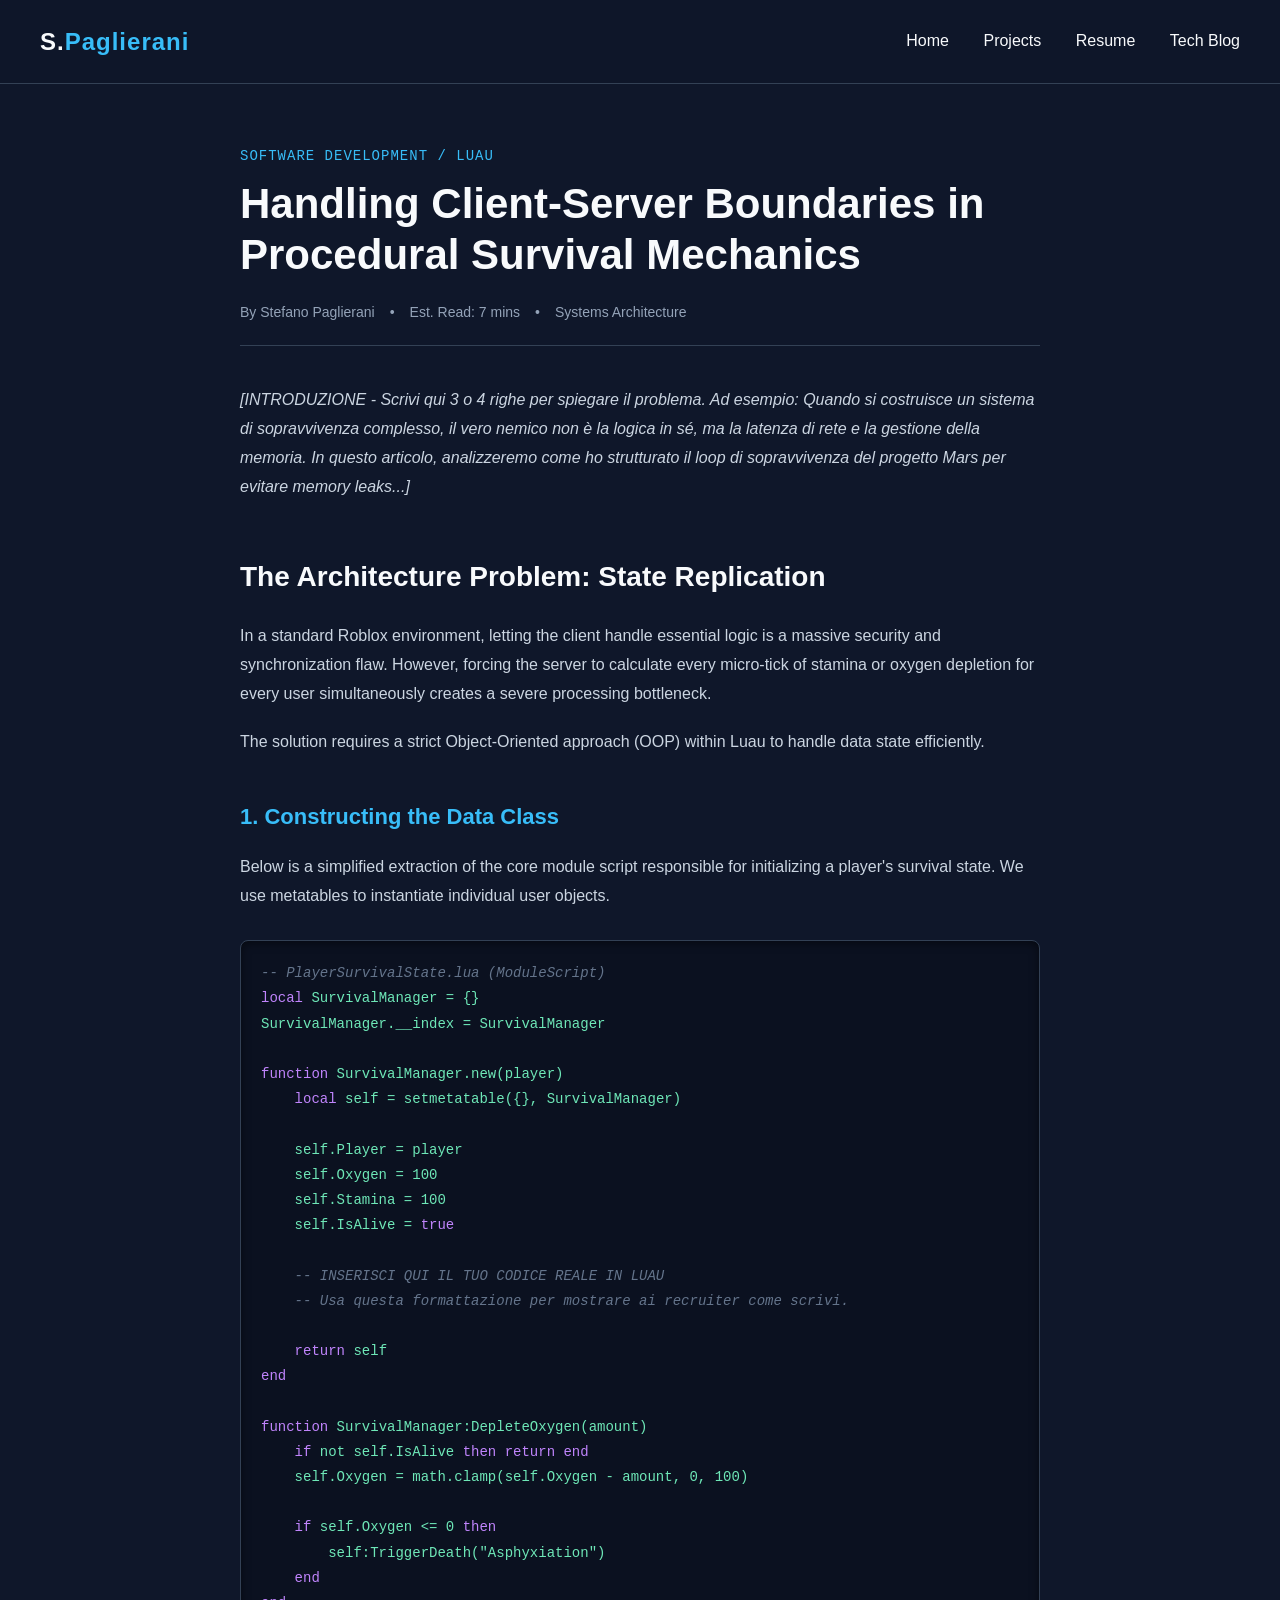
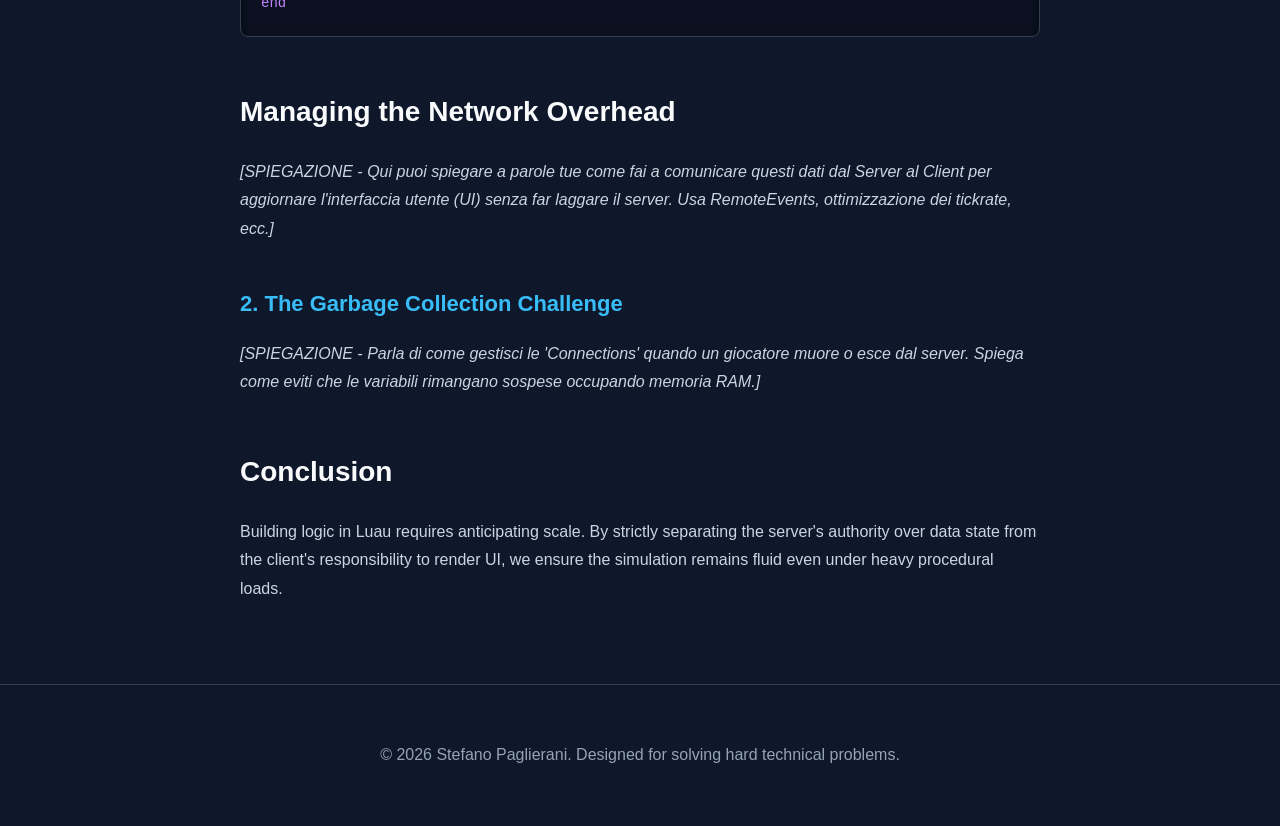
==== article-luau-architecture.html @ 9bdedbf5 "Create article-luau-architecture.html" ====
<!DOCTYPE html>
<html lang="en">
<head>
    <meta charset="UTF-8">
    <meta name="viewport" content="width=device-width, initial-scale=1.0">
    <title>Handling Client-Server Boundaries in Luau | Stefano Paglierani</title>
    <style>
        :root {
            --bg-color: #0f172a;
            --text-main: #f8fafc;
            --text-muted: #94a3b8;
            --accent: #38bdf8;
            --card-bg: #1e293b;
            --border-color: #334155;
            --code-bg: #0b1120;
        }

        body {
            margin: 0;
            font-family: 'Segoe UI', Roboto, Helvetica, sans-serif;
            background-color: var(--bg-color);
            color: var(--text-main);
            line-height: 1.8;
        }

        /* NAVBAR */
        header {
            background-color: rgba(15, 23, 42, 0.95);
            padding: 20px 40px;
            border-bottom: 1px solid var(--border-color);
            position: sticky;
            top: 0;
            z-index: 100;
        }

        nav {
            display: flex;
            justify-content: space-between;
            align-items: center;
            max-width: 1200px;
            margin: auto;
        }

        .logo {
            font-size: 24px;
            font-weight: 700;
            letter-spacing: 1px;
        }

        .logo span {
            color: var(--accent);
        }

        .menu a {
            margin-left: 30px;
            text-decoration: none;
            color: var(--text-main);
            font-weight: 500;
            transition: color 0.3s;
        }

        .menu a:hover {
            color: var(--accent);
        }

        /* ARTICLE HEADER */
        .article-header {
            max-width: 800px;
            margin: 60px auto 40px auto;
            padding: 0 20px;
        }

        .article-tag {
            color: var(--accent);
            font-family: monospace;
            font-size: 14px;
            text-transform: uppercase;
            letter-spacing: 1px;
            display: block;
            margin-bottom: 10px;
        }

        .article-header h1 {
            font-size: 42px;
            margin-top: 0;
            margin-bottom: 20px;
            line-height: 1.2;
        }

        .article-meta {
            color: var(--text-muted);
            font-size: 14px;
            border-bottom: 1px solid var(--border-color);
            padding-bottom: 20px;
            display: flex;
            align-items: center;
            gap: 15px;
        }

        /* ARTICLE CONTENT */
        .article-content {
            max-width: 800px;
            margin: 0 auto 80px auto;
            padding: 0 20px;
            color: #cbd5e1;
        }

        .article-content h2 {
            color: var(--text-main);
            font-size: 28px;
            margin-top: 50px;
            margin-bottom: 20px;
        }

        .article-content h3 {
            color: var(--accent);
            font-size: 22px;
            margin-top: 40px;
            margin-bottom: 15px;
        }

        .article-content p {
            margin-bottom: 20px;
        }

        /* CODE BLOCK STYLING */
        pre {
            background-color: var(--code-bg);
            border: 1px solid var(--border-color);
            border-radius: 8px;
            padding: 20px;
            overflow-x: auto;
            margin: 30px 0;
            box-shadow: inset 0 2px 10px rgba(0,0,0,0.5);
        }

        code {
            font-family: 'Consolas', 'Monaco', monospace;
            font-size: 14px;
            color: #6ee7b7; /* Un verde hacker elegante */
        }
        
        .code-comment {
            color: #64748b;
            font-style: italic;
        }

        .code-keyword {
            color: #c084fc;
        }

        /* FOOTER */
        footer {
            text-align: center;
            padding: 40px;
            border-top: 1px solid var(--border-color);
            color: var(--text-muted);
        }
    </style>
</head>
<body>

    <header>
        <nav>
            <div class="logo">S.<span>Paglierani</span></div>
            <div class="menu">
                <a href="index.html">Home</a>
                <a href="index.html#projects">Projects</a>
                <a href="resume.html">Resume</a>
                <a href="articles.html">Tech Blog</a>
            </div>
        </nav>
    </header>

    <div class="article-header">
        <span class="article-tag">Software Development / Luau</span>
        <h1>Handling Client-Server Boundaries in Procedural Survival Mechanics</h1>
        <div class="article-meta">
            <span>By Stefano Paglierani</span>
            <span>•</span>
            <span>Est. Read: 7 mins</span>
            <span>•</span>
            <span>Systems Architecture</span>
        </div>
    </div>

    <div class="article-content">
        
        <p><em>[INTRODUZIONE - Scrivi qui 3 o 4 righe per spiegare il problema. Ad esempio: Quando si costruisce un sistema di sopravvivenza complesso, il vero nemico non è la logica in sé, ma la latenza di rete e la gestione della memoria. In questo articolo, analizzeremo come ho strutturato il loop di sopravvivenza del progetto Mars per evitare memory leaks...]</em></p>

        <h2>The Architecture Problem: State Replication</h2>
        <p>In a standard Roblox environment, letting the client handle essential logic is a massive security and synchronization flaw. However, forcing the server to calculate every micro-tick of stamina or oxygen depletion for every user simultaneously creates a severe processing bottleneck.</p>
        
        <p>The solution requires a strict Object-Oriented approach (OOP) within Luau to handle data state efficiently.</p>

        <h3>1. Constructing the Data Class</h3>
        <p>Below is a simplified extraction of the core module script responsible for initializing a player's survival state. We use metatables to instantiate individual user objects.</p>

        <!-- QUI INIZIA IL BLOCCO DI CODICE -->
        <pre><code><span class="code-comment">-- PlayerSurvivalState.lua (ModuleScript)</span>
<span class="code-keyword">local</span> SurvivalManager = {}
SurvivalManager.__index = SurvivalManager

<span class="code-keyword">function</span> SurvivalManager.new(player)
    <span class="code-keyword">local</span> self = setmetatable({}, SurvivalManager)
    
    self.Player = player
    self.Oxygen = 100
    self.Stamina = 100
    self.IsAlive = <span class="code-keyword">true</span>
    
    <span class="code-comment">-- INSERISCI QUI IL TUO CODICE REALE IN LUAU</span>
    <span class="code-comment">-- Usa questa formattazione per mostrare ai recruiter come scrivi.</span>
    
    <span class="code-keyword">return</span> self
<span class="code-keyword">end</span>

<span class="code-keyword">function</span> SurvivalManager:DepleteOxygen(amount)
    <span class="code-keyword">if</span> not self.IsAlive <span class="code-keyword">then return end</span>
    self.Oxygen = math.clamp(self.Oxygen - amount, 0, 100)
    
    <span class="code-keyword">if</span> self.Oxygen <= 0 <span class="code-keyword">then</span>
        self:TriggerDeath("Asphyxiation")
    <span class="code-keyword">end</span>
<span class="code-keyword">end</span></code></pre>
        <!-- QUI FINISCE IL BLOCCO DI CODICE -->

        <h2>Managing the Network Overhead</h2>
        <p><em>[SPIEGAZIONE - Qui puoi spiegare a parole tue come fai a comunicare questi dati dal Server al Client per aggiornare l'interfaccia utente (UI) senza far laggare il server. Usa RemoteEvents, ottimizzazione dei tickrate, ecc.]</em></p>

        <h3>2. The Garbage Collection Challenge</h3>
        <p><em>[SPIEGAZIONE - Parla di come gestisci le 'Connections' quando un giocatore muore o esce dal server. Spiega come eviti che le variabili rimangano sospese occupando memoria RAM.]</em></p>

        <h2>Conclusion</h2>
        <p>Building logic in Luau requires anticipating scale. By strictly separating the server's authority over data state from the client's responsibility to render UI, we ensure the simulation remains fluid even under heavy procedural loads.</p>

    </div>

    <footer>
        <p>&copy; 2026 Stefano Paglierani. Designed for solving hard technical problems.</p>
    </footer>

</body>
</html>
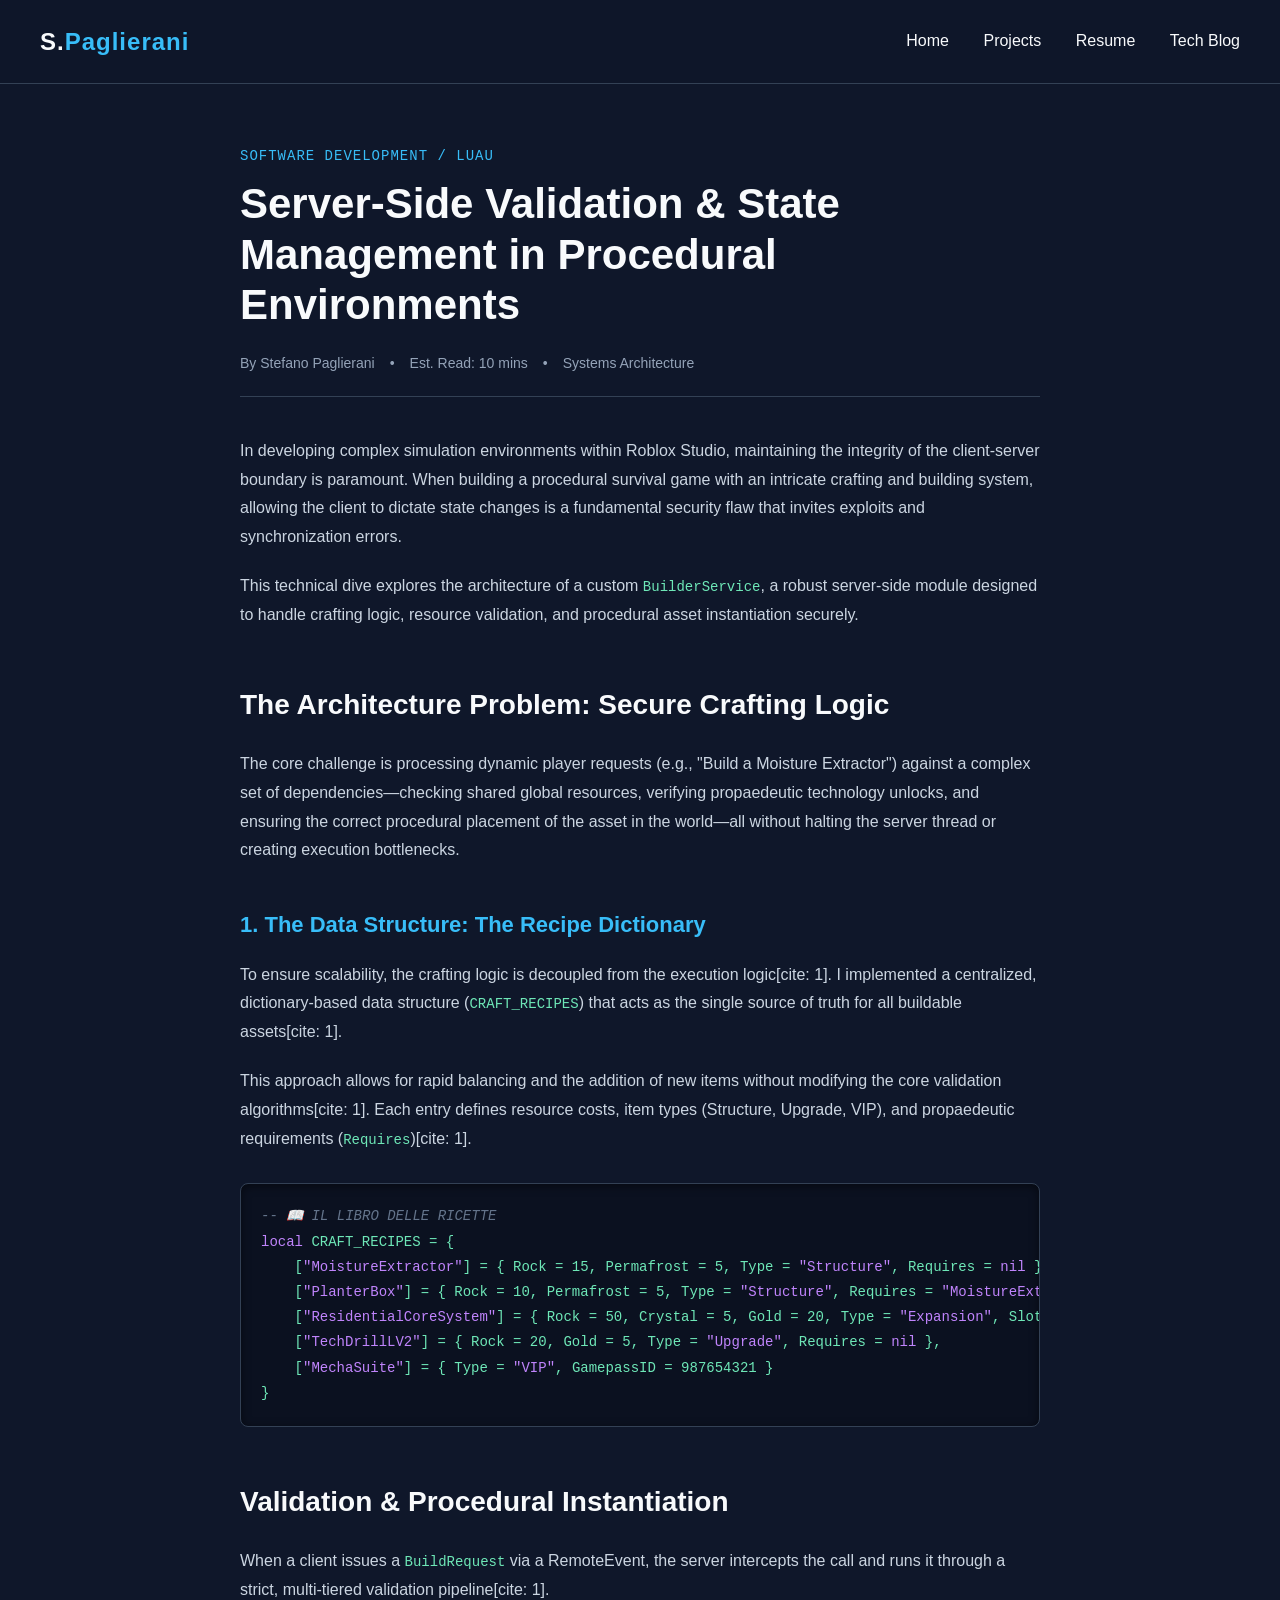
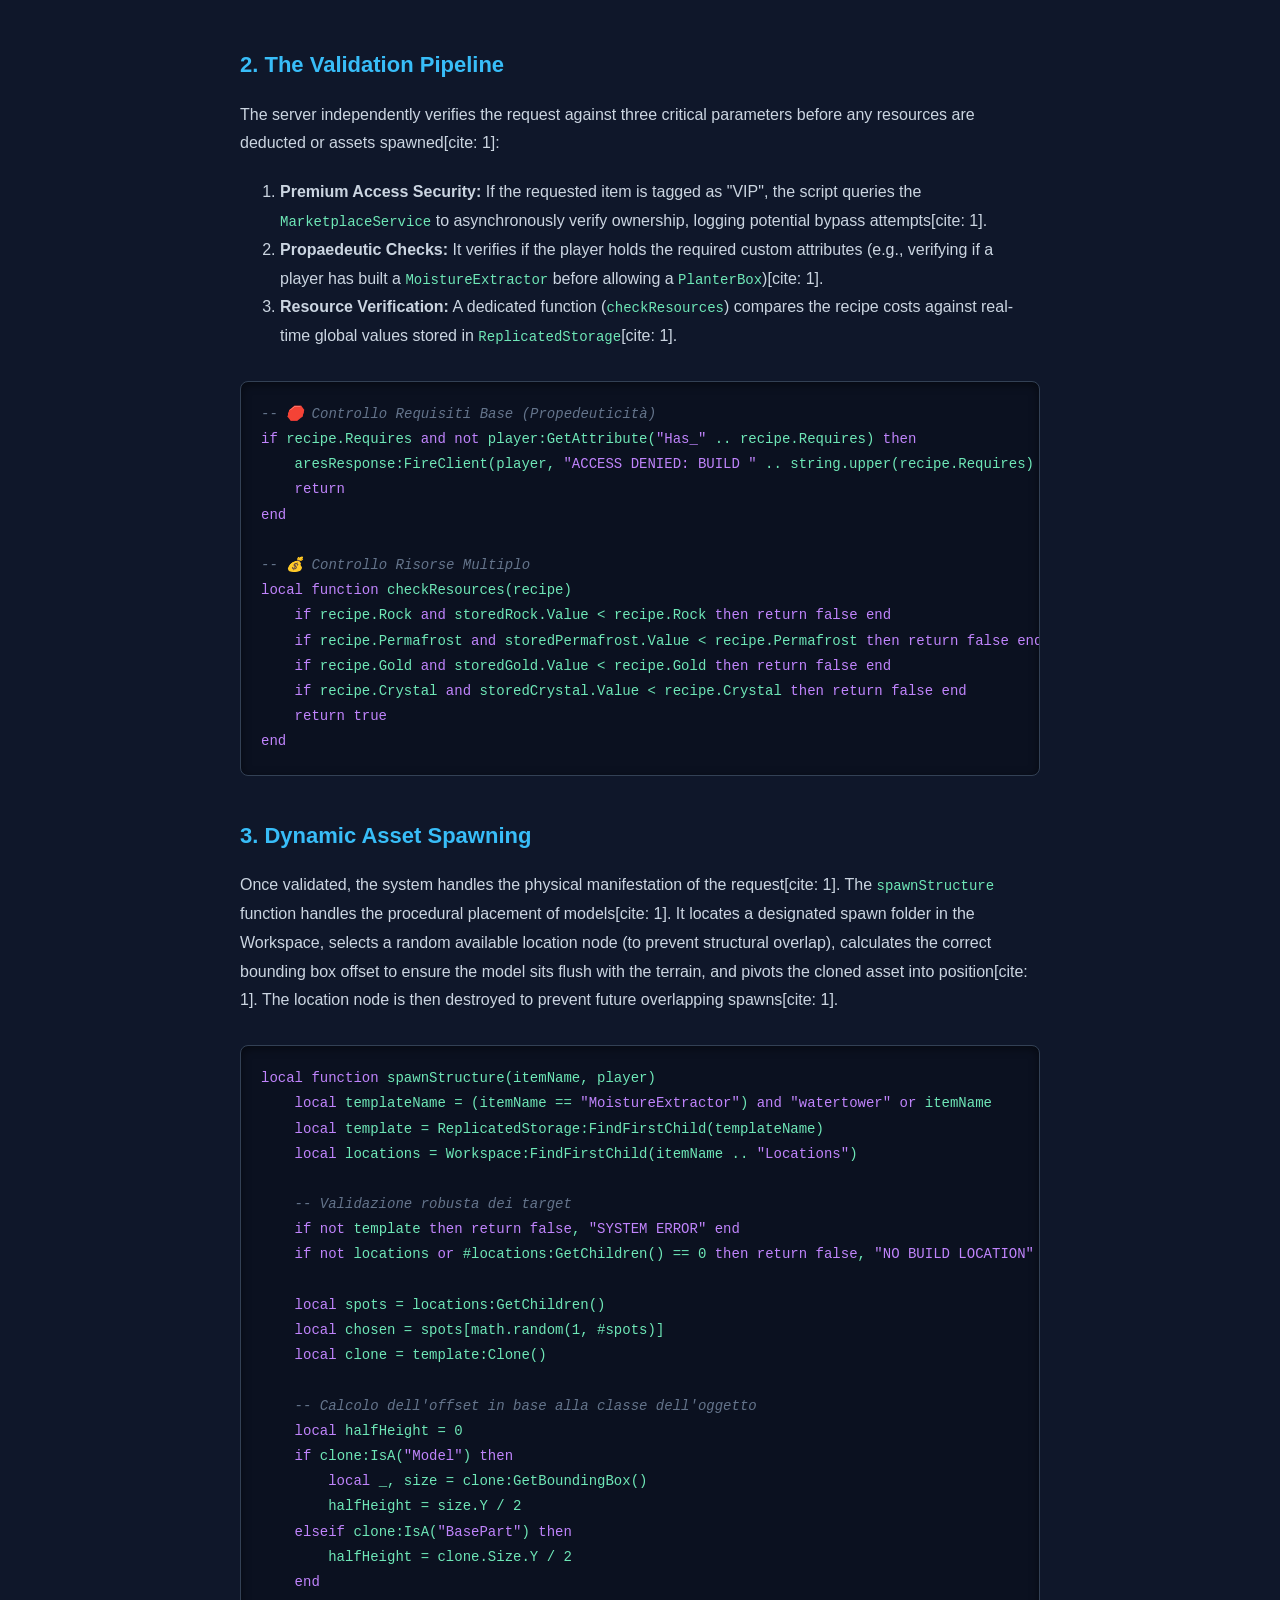
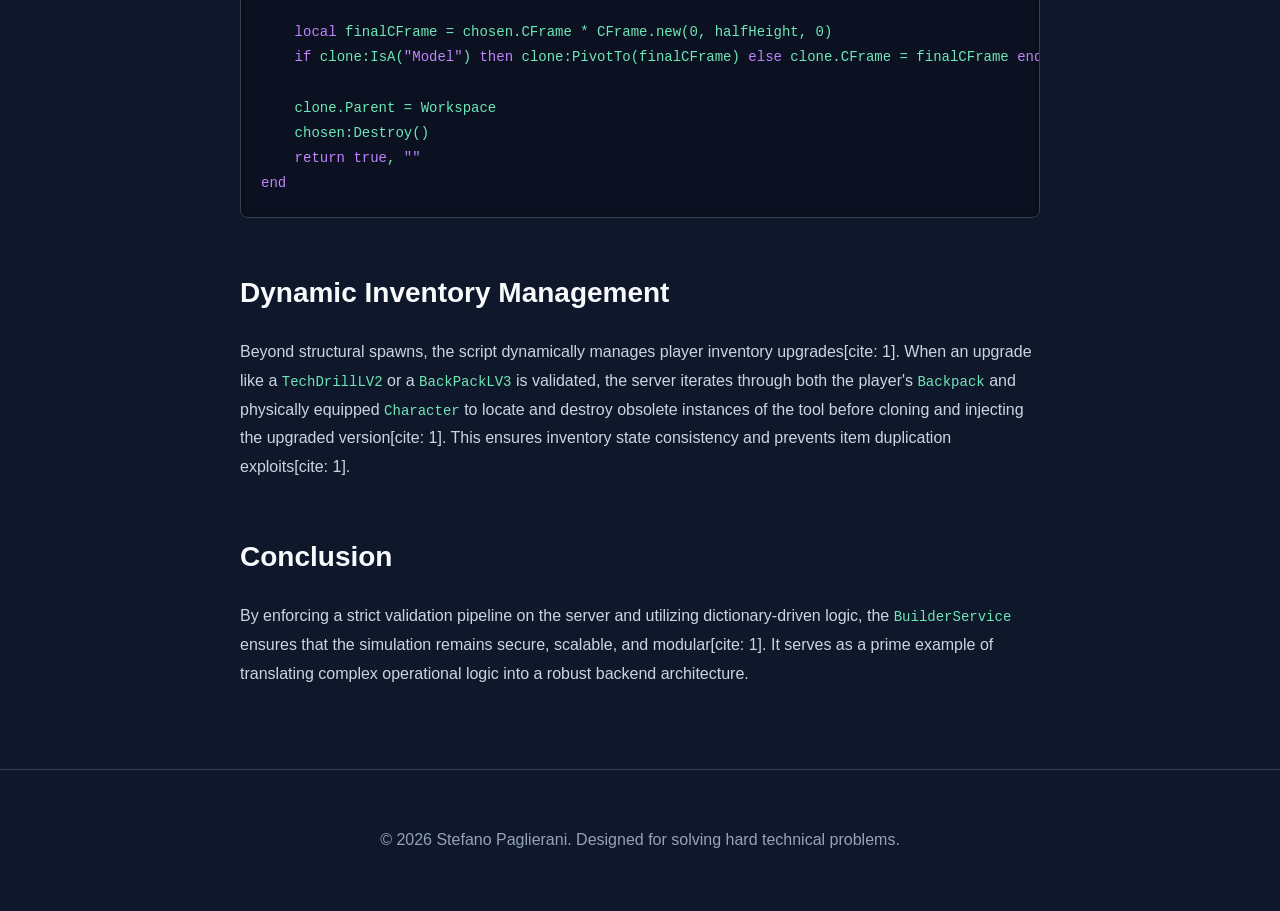
==== commit 86efb9cb: "Update article-luau-architecture.html" ====
--- a/article-luau-architecture.html
+++ b/article-luau-architecture.html
@@ -137,7 +137,7 @@
         code {
             font-family: 'Consolas', 'Monaco', monospace;
             font-size: 14px;
-            color: #6ee7b7; /* Un verde hacker elegante */
+            color: #6ee7b7; /* Verde hacker elegante */
         }
         
         .code-comment {
@@ -174,11 +174,11 @@
 
     <div class="article-header">
         <span class="article-tag">Software Development / Luau</span>
-        <h1>Handling Client-Server Boundaries in Procedural Survival Mechanics</h1>
+        <h1>Server-Side Validation & State Management in Procedural Environments</h1>
         <div class="article-meta">
             <span>By Stefano Paglierani</span>
             <span>•</span>
-            <span>Est. Read: 7 mins</span>
+            <span>Est. Read: 10 mins</span>
             <span>•</span>
             <span>Systems Architecture</span>
         </div>
@@ -186,53 +186,91 @@
 
     <div class="article-content">
         
-        <p><em>[INTRODUZIONE - Scrivi qui 3 o 4 righe per spiegare il problema. Ad esempio: Quando si costruisce un sistema di sopravvivenza complesso, il vero nemico non è la logica in sé, ma la latenza di rete e la gestione della memoria. In questo articolo, analizzeremo come ho strutturato il loop di sopravvivenza del progetto Mars per evitare memory leaks...]</em></p>
-
-        <h2>The Architecture Problem: State Replication</h2>
-        <p>In a standard Roblox environment, letting the client handle essential logic is a massive security and synchronization flaw. However, forcing the server to calculate every micro-tick of stamina or oxygen depletion for every user simultaneously creates a severe processing bottleneck.</p>
-        
-        <p>The solution requires a strict Object-Oriented approach (OOP) within Luau to handle data state efficiently.</p>
-
-        <h3>1. Constructing the Data Class</h3>
-        <p>Below is a simplified extraction of the core module script responsible for initializing a player's survival state. We use metatables to instantiate individual user objects.</p>
-
-        <!-- QUI INIZIA IL BLOCCO DI CODICE -->
-        <pre><code><span class="code-comment">-- PlayerSurvivalState.lua (ModuleScript)</span>
-<span class="code-keyword">local</span> SurvivalManager = {}
-SurvivalManager.__index = SurvivalManager
-
-<span class="code-keyword">function</span> SurvivalManager.new(player)
-    <span class="code-keyword">local</span> self = setmetatable({}, SurvivalManager)
-    
-    self.Player = player
-    self.Oxygen = 100
-    self.Stamina = 100
-    self.IsAlive = <span class="code-keyword">true</span>
-    
-    <span class="code-comment">-- INSERISCI QUI IL TUO CODICE REALE IN LUAU</span>
-    <span class="code-comment">-- Usa questa formattazione per mostrare ai recruiter come scrivi.</span>
-    
-    <span class="code-keyword">return</span> self
+        <p>In developing complex simulation environments within Roblox Studio, maintaining the integrity of the client-server boundary is paramount. When building a procedural survival game with an intricate crafting and building system, allowing the client to dictate state changes is a fundamental security flaw that invites exploits and synchronization errors.</p>
+        
+        <p>This technical dive explores the architecture of a custom <code>BuilderService</code>, a robust server-side module designed to handle crafting logic, resource validation, and procedural asset instantiation securely.</p>
+
+        <h2>The Architecture Problem: Secure Crafting Logic</h2>
+        <p>The core challenge is processing dynamic player requests (e.g., "Build a Moisture Extractor") against a complex set of dependencies—checking shared global resources, verifying propaedeutic technology unlocks, and ensuring the correct procedural placement of the asset in the world—all without halting the server thread or creating execution bottlenecks.</p>
+
+        <h3>1. The Data Structure: The Recipe Dictionary</h3>
+        <p>To ensure scalability, the crafting logic is decoupled from the execution logic[cite: 1]. I implemented a centralized, dictionary-based data structure (<code>CRAFT_RECIPES</code>) that acts as the single source of truth for all buildable assets[cite: 1].</p>
+        
+        <p>This approach allows for rapid balancing and the addition of new items without modifying the core validation algorithms[cite: 1]. Each entry defines resource costs, item types (Structure, Upgrade, VIP), and propaedeutic requirements (<code>Requires</code>)[cite: 1].</p>
+
+        <pre><code><span class="code-comment">-- 📖 IL LIBRO DELLE RICETTE</span>
+<span class="code-keyword">local</span> CRAFT_RECIPES = {
+    [<span class="code-keyword">"MoistureExtractor"</span>] = { Rock = 15, Permafrost = 5, Type = <span class="code-keyword">"Structure"</span>, Requires = <span class="code-keyword">nil</span> },
+    [<span class="code-keyword">"PlanterBox"</span>] = { Rock = 10, Permafrost = 5, Type = <span class="code-keyword">"Structure"</span>, Requires = <span class="code-keyword">"MoistureExtractor"</span> },
+    [<span class="code-keyword">"ResidentialCoreSystem"</span>] = { Rock = 50, Crystal = 5, Gold = 20, Type = <span class="code-keyword">"Expansion"</span>, Slot = <span class="code-keyword">"Slot_Residential"</span>, Blueprint = <span class="code-keyword">"Residential"</span> },
+    [<span class="code-keyword">"TechDrillLV2"</span>] = { Rock = 20, Gold = 5, Type = <span class="code-keyword">"Upgrade"</span>, Requires = <span class="code-keyword">nil</span> },
+    [<span class="code-keyword">"MechaSuite"</span>] = { Type = <span class="code-keyword">"VIP"</span>, GamepassID = 987654321 }      
+}</code></pre>
+
+        <h2>Validation & Procedural Instantiation</h2>
+        <p>When a client issues a <code>BuildRequest</code> via a RemoteEvent, the server intercepts the call and runs it through a strict, multi-tiered validation pipeline[cite: 1].</p>
+
+        <h3>2. The Validation Pipeline</h3>
+        <p>The server independently verifies the request against three critical parameters before any resources are deducted or assets spawned[cite: 1]:</p>
+        <ol>
+            <li><strong>Premium Access Security:</strong> If the requested item is tagged as "VIP", the script queries the <code>MarketplaceService</code> to asynchronously verify ownership, logging potential bypass attempts[cite: 1].</li>
+            <li><strong>Propaedeutic Checks:</strong> It verifies if the player holds the required custom attributes (e.g., verifying if a player has built a <code>MoistureExtractor</code> before allowing a <code>PlanterBox</code>)[cite: 1].</li>
+            <li><strong>Resource Verification:</strong> A dedicated function (<code>checkResources</code>) compares the recipe costs against real-time global values stored in <code>ReplicatedStorage</code>[cite: 1].</li>
+        </ol>
+
+        <pre><code><span class="code-comment">-- 🛑 Controllo Requisiti Base (Propedeuticità)</span>
+<span class="code-keyword">if</span> recipe.Requires <span class="code-keyword">and not</span> player:GetAttribute(<span class="code-keyword">"Has_"</span> .. recipe.Requires) <span class="code-keyword">then</span>
+    aresResponse:FireClient(player, <span class="code-keyword">"ACCESS DENIED: BUILD "</span> .. string.upper(recipe.Requires) .. <span class="code-keyword">" FIRST."</span>, <span class="code-keyword">true</span>)
+    <span class="code-keyword">return</span>
 <span class="code-keyword">end</span>
 
-<span class="code-keyword">function</span> SurvivalManager:DepleteOxygen(amount)
-    <span class="code-keyword">if</span> not self.IsAlive <span class="code-keyword">then return end</span>
-    self.Oxygen = math.clamp(self.Oxygen - amount, 0, 100)
-    
-    <span class="code-keyword">if</span> self.Oxygen <= 0 <span class="code-keyword">then</span>
-        self:TriggerDeath("Asphyxiation")
+<span class="code-comment">-- 💰 Controllo Risorse Multiplo</span>
+<span class="code-keyword">local function</span> checkResources(recipe)
+    <span class="code-keyword">if</span> recipe.Rock <span class="code-keyword">and</span> storedRock.Value < recipe.Rock <span class="code-keyword">then return false end</span>
+    <span class="code-keyword">if</span> recipe.Permafrost <span class="code-keyword">and</span> storedPermafrost.Value < recipe.Permafrost <span class="code-keyword">then return false end</span>
+    <span class="code-keyword">if</span> recipe.Gold <span class="code-keyword">and</span> storedGold.Value < recipe.Gold <span class="code-keyword">then return false end</span>
+    <span class="code-keyword">if</span> recipe.Crystal <span class="code-keyword">and</span> storedCrystal.Value < recipe.Crystal <span class="code-keyword">then return false end</span>
+    <span class="code-keyword">return true</span>
+<span class="code-keyword">end</span></code></pre>
+
+        <h3>3. Dynamic Asset Spawning</h3>
+        <p>Once validated, the system handles the physical manifestation of the request[cite: 1]. The <code>spawnStructure</code> function handles the procedural placement of models[cite: 1]. It locates a designated spawn folder in the Workspace, selects a random available location node (to prevent structural overlap), calculates the correct bounding box offset to ensure the model sits flush with the terrain, and pivots the cloned asset into position[cite: 1]. The location node is then destroyed to prevent future overlapping spawns[cite: 1].</p>
+
+        <pre><code><span class="code-keyword">local function</span> spawnStructure(itemName, player)
+    <span class="code-keyword">local</span> templateName = (itemName == <span class="code-keyword">"MoistureExtractor"</span>) <span class="code-keyword">and "watertower" or</span> itemName
+    <span class="code-keyword">local</span> template = ReplicatedStorage:FindFirstChild(templateName)
+    <span class="code-keyword">local</span> locations = Workspace:FindFirstChild(itemName .. <span class="code-keyword">"Locations"</span>)
+
+    <span class="code-comment">-- Validazione robusta dei target</span>
+    <span class="code-keyword">if not</span> template <span class="code-keyword">then return false</span>, <span class="code-keyword">"SYSTEM ERROR" end</span>
+    <span class="code-keyword">if not</span> locations <span class="code-keyword">or</span> #locations:GetChildren() == 0 <span class="code-keyword">then return false</span>, <span class="code-keyword">"NO BUILD LOCATION" end</span>
+
+    <span class="code-keyword">local</span> spots = locations:GetChildren()
+    <span class="code-keyword">local</span> chosen = spots[math.random(1, #spots)]
+    <span class="code-keyword">local</span> clone = template:Clone()
+
+    <span class="code-comment">-- Calcolo dell'offset in base alla classe dell'oggetto</span>
+    <span class="code-keyword">local</span> halfHeight = 0
+    <span class="code-keyword">if</span> clone:IsA(<span class="code-keyword">"Model"</span>) <span class="code-keyword">then</span>
+        <span class="code-keyword">local</span> _, size = clone:GetBoundingBox()
+        halfHeight = size.Y / 2
+    <span class="code-keyword">elseif</span> clone:IsA(<span class="code-keyword">"BasePart"</span>) <span class="code-keyword">then</span>
+        halfHeight = clone.Size.Y / 2
     <span class="code-keyword">end</span>
+
+    <span class="code-keyword">local</span> finalCFrame = chosen.CFrame * CFrame.new(0, halfHeight, 0)
+    <span class="code-keyword">if</span> clone:IsA(<span class="code-keyword">"Model"</span>) <span class="code-keyword">then</span> clone:PivotTo(finalCFrame) <span class="code-keyword">else</span> clone.CFrame = finalCFrame <span class="code-keyword">end</span>
+
+    clone.Parent = Workspace
+    chosen:Destroy()
+    <span class="code-keyword">return true</span>, <span class="code-keyword">""</span>
 <span class="code-keyword">end</span></code></pre>
-        <!-- QUI FINISCE IL BLOCCO DI CODICE -->
-
-        <h2>Managing the Network Overhead</h2>
-        <p><em>[SPIEGAZIONE - Qui puoi spiegare a parole tue come fai a comunicare questi dati dal Server al Client per aggiornare l'interfaccia utente (UI) senza far laggare il server. Usa RemoteEvents, ottimizzazione dei tickrate, ecc.]</em></p>
-
-        <h3>2. The Garbage Collection Challenge</h3>
-        <p><em>[SPIEGAZIONE - Parla di come gestisci le 'Connections' quando un giocatore muore o esce dal server. Spiega come eviti che le variabili rimangano sospese occupando memoria RAM.]</em></p>
+
+        <h2>Dynamic Inventory Management</h2>
+        <p>Beyond structural spawns, the script dynamically manages player inventory upgrades[cite: 1]. When an upgrade like a <code>TechDrillLV2</code> or a <code>BackPackLV3</code> is validated, the server iterates through both the player's <code>Backpack</code> and physically equipped <code>Character</code> to locate and destroy obsolete instances of the tool before cloning and injecting the upgraded version[cite: 1]. This ensures inventory state consistency and prevents item duplication exploits[cite: 1].</p>
 
         <h2>Conclusion</h2>
-        <p>Building logic in Luau requires anticipating scale. By strictly separating the server's authority over data state from the client's responsibility to render UI, we ensure the simulation remains fluid even under heavy procedural loads.</p>
+        <p>By enforcing a strict validation pipeline on the server and utilizing dictionary-driven logic, the <code>BuilderService</code> ensures that the simulation remains secure, scalable, and modular[cite: 1]. It serves as a prime example of translating complex operational logic into a robust backend architecture.</p>
 
     </div>
 
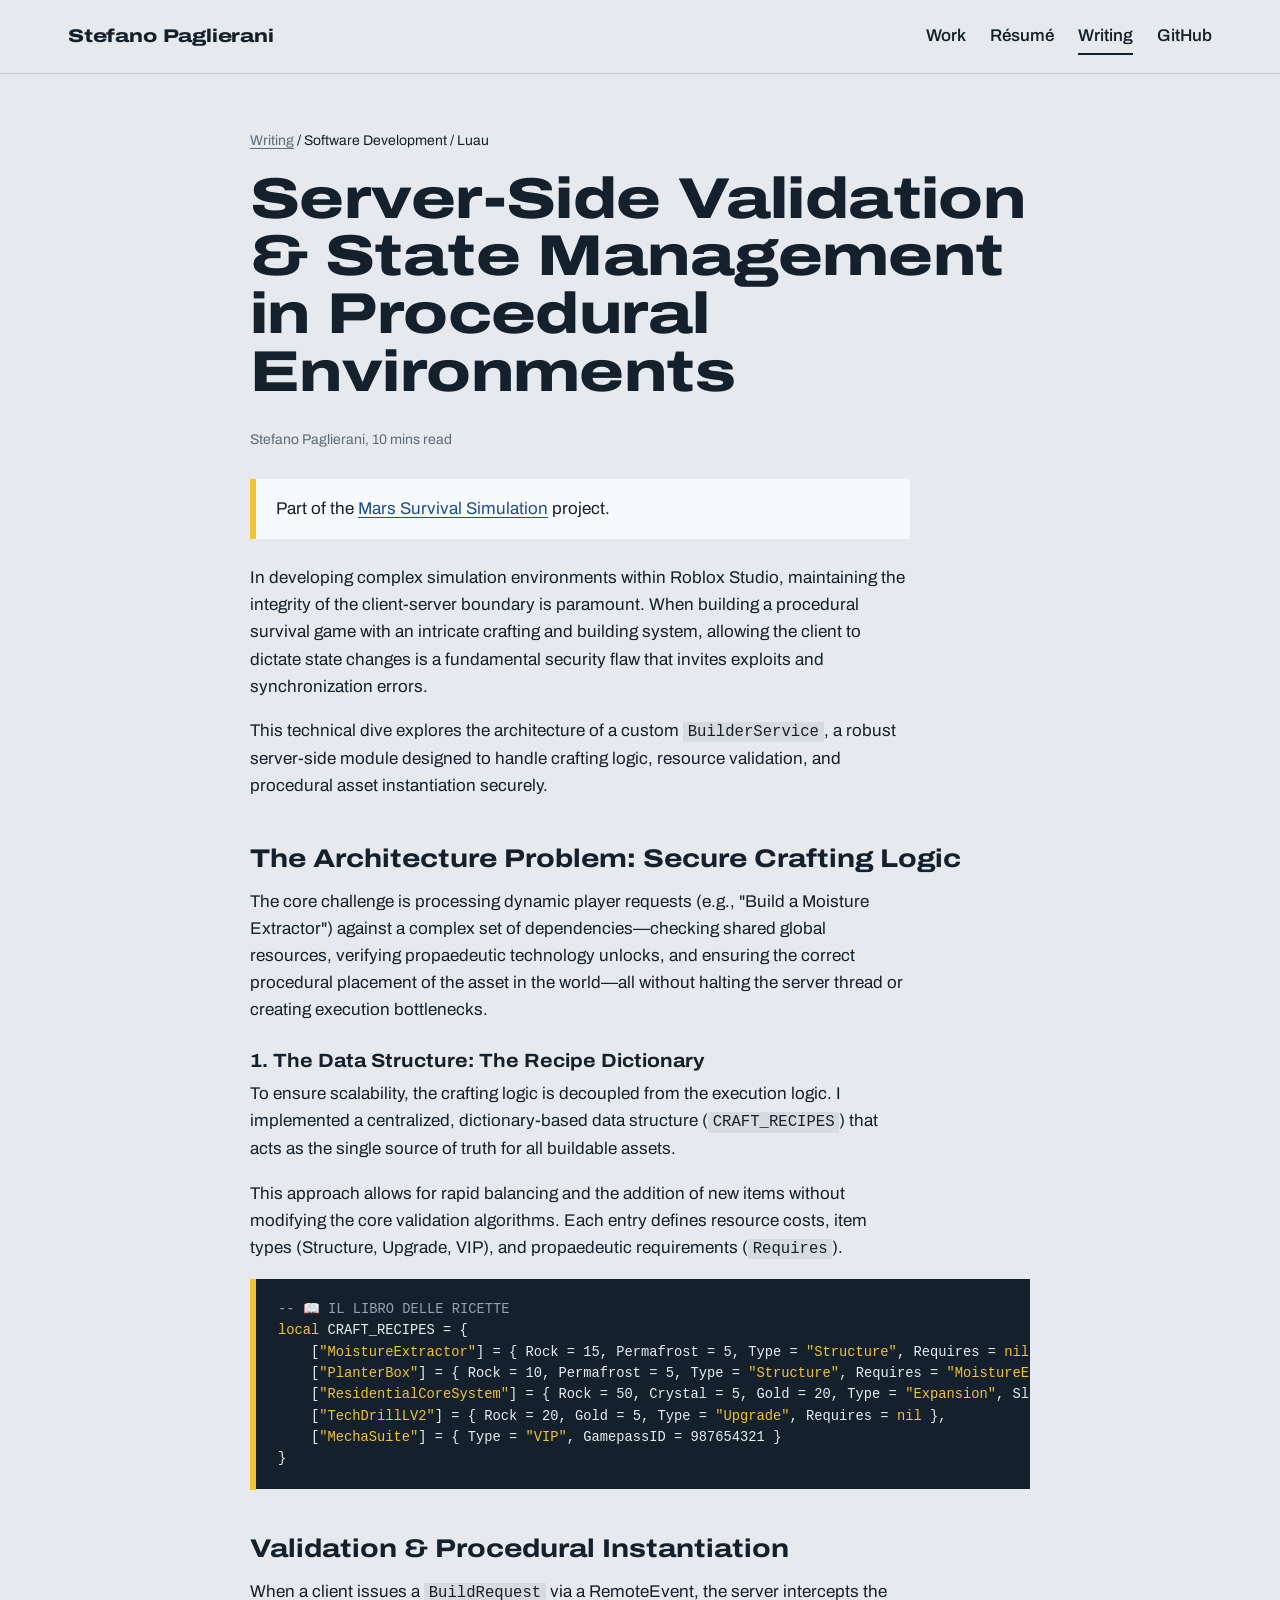
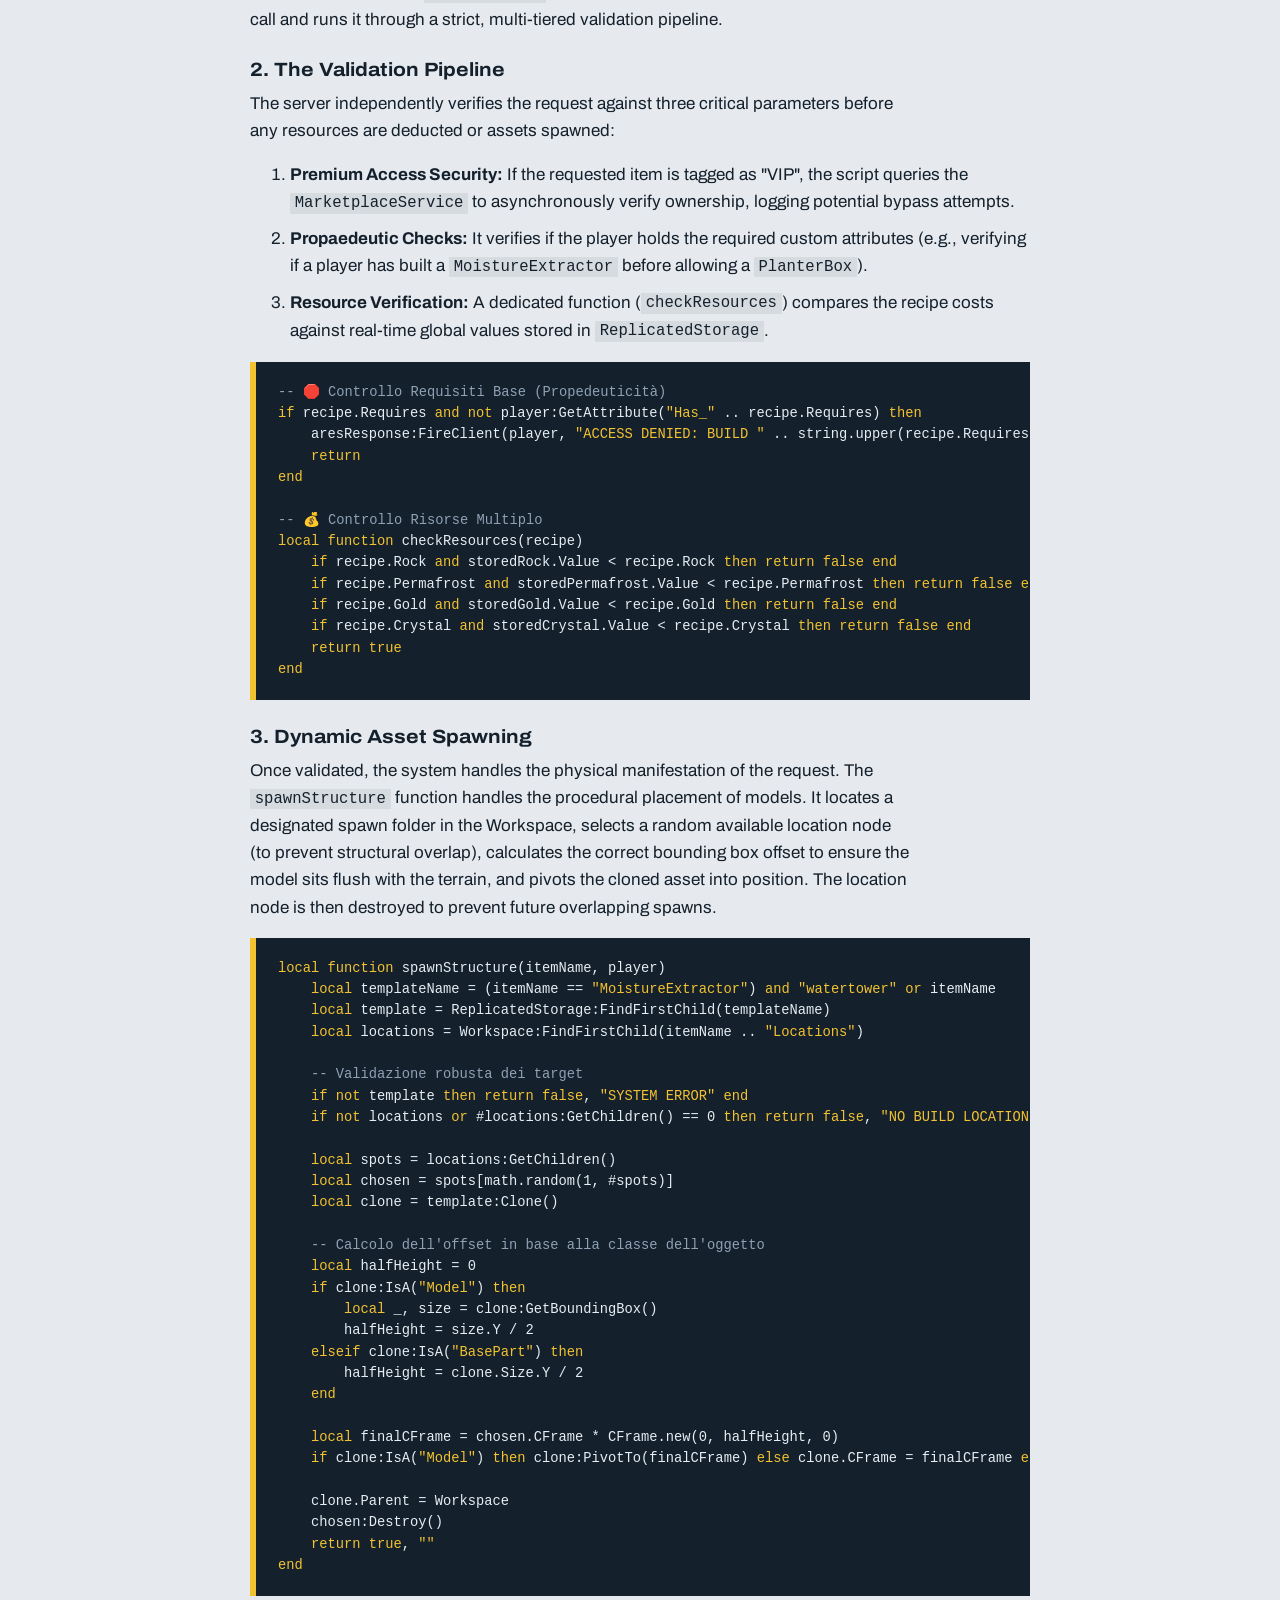
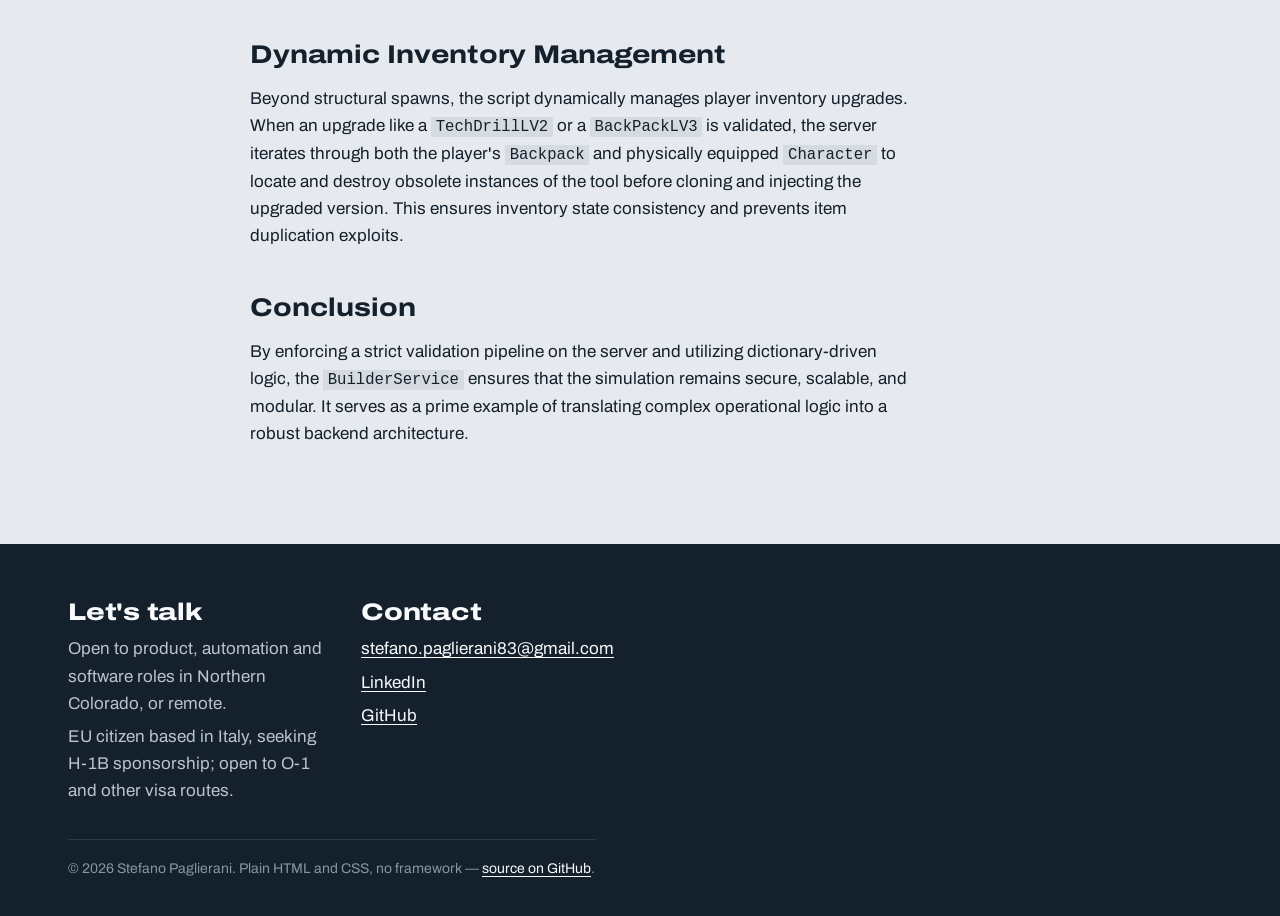
==== commit f23214f8: "Portfolio redesign and new projects New visual identity (machine nameplate + production log, self-ho" ====
--- a/article-luau-architecture.html
+++ b/article-luau-architecture.html
@@ -1,190 +1,34 @@
 <!DOCTYPE html>
 <html lang="en">
 <head>
-    <meta charset="UTF-8">
-    <meta name="viewport" content="width=device-width, initial-scale=1.0">
-    <title>Handling Client-Server Boundaries in Luau | Stefano Paglierani</title>
-    <style>
-        :root {
-            --bg-color: #0f172a;
-            --text-main: #f8fafc;
-            --text-muted: #94a3b8;
-            --accent: #38bdf8;
-            --card-bg: #1e293b;
-            --border-color: #334155;
-            --code-bg: #0b1120;
-        }
-
-        body {
-            margin: 0;
-            font-family: 'Segoe UI', Roboto, Helvetica, sans-serif;
-            background-color: var(--bg-color);
-            color: var(--text-main);
-            line-height: 1.8;
-        }
-
-        /* NAVBAR */
-        header {
-            background-color: rgba(15, 23, 42, 0.95);
-            padding: 20px 40px;
-            border-bottom: 1px solid var(--border-color);
-            position: sticky;
-            top: 0;
-            z-index: 100;
-        }
-
-        nav {
-            display: flex;
-            justify-content: space-between;
-            align-items: center;
-            max-width: 1200px;
-            margin: auto;
-        }
-
-        .logo {
-            font-size: 24px;
-            font-weight: 700;
-            letter-spacing: 1px;
-        }
-
-        .logo span {
-            color: var(--accent);
-        }
-
-        .menu a {
-            margin-left: 30px;
-            text-decoration: none;
-            color: var(--text-main);
-            font-weight: 500;
-            transition: color 0.3s;
-        }
-
-        .menu a:hover {
-            color: var(--accent);
-        }
-
-        /* ARTICLE HEADER */
-        .article-header {
-            max-width: 800px;
-            margin: 60px auto 40px auto;
-            padding: 0 20px;
-        }
-
-        .article-tag {
-            color: var(--accent);
-            font-family: monospace;
-            font-size: 14px;
-            text-transform: uppercase;
-            letter-spacing: 1px;
-            display: block;
-            margin-bottom: 10px;
-        }
-
-        .article-header h1 {
-            font-size: 42px;
-            margin-top: 0;
-            margin-bottom: 20px;
-            line-height: 1.2;
-        }
-
-        .article-meta {
-            color: var(--text-muted);
-            font-size: 14px;
-            border-bottom: 1px solid var(--border-color);
-            padding-bottom: 20px;
-            display: flex;
-            align-items: center;
-            gap: 15px;
-        }
-
-        /* ARTICLE CONTENT */
-        .article-content {
-            max-width: 800px;
-            margin: 0 auto 80px auto;
-            padding: 0 20px;
-            color: #cbd5e1;
-        }
-
-        .article-content h2 {
-            color: var(--text-main);
-            font-size: 28px;
-            margin-top: 50px;
-            margin-bottom: 20px;
-        }
-
-        .article-content h3 {
-            color: var(--accent);
-            font-size: 22px;
-            margin-top: 40px;
-            margin-bottom: 15px;
-        }
-
-        .article-content p {
-            margin-bottom: 20px;
-        }
-
-        /* CODE BLOCK STYLING */
-        pre {
-            background-color: var(--code-bg);
-            border: 1px solid var(--border-color);
-            border-radius: 8px;
-            padding: 20px;
-            overflow-x: auto;
-            margin: 30px 0;
-            box-shadow: inset 0 2px 10px rgba(0,0,0,0.5);
-        }
-
-        code {
-            font-family: 'Consolas', 'Monaco', monospace;
-            font-size: 14px;
-            color: #6ee7b7; /* Verde hacker elegante */
-        }
-        
-        .code-comment {
-            color: #64748b;
-            font-style: italic;
-        }
-
-        .code-keyword {
-            color: #c084fc;
-        }
-
-        /* FOOTER */
-        footer {
-            text-align: center;
-            padding: 40px;
-            border-top: 1px solid var(--border-color);
-            color: var(--text-muted);
-        }
-    </style>
+<meta charset="UTF-8">
+<meta name="viewport" content="width=device-width, initial-scale=1">
+<title>Server-side validation in procedural worlds | Stefano Paglierani</title>
+<meta name="description" content="A dictionary-driven, server-validated building system in Luau: recipes, prerequisite checks, resource verification and procedural placement.">
+<meta property="og:title" content="Server-side validation in procedural worlds | Stefano Paglierani">
+<meta property="og:description" content="A dictionary-driven, server-validated building system in Luau: recipes, prerequisite checks, resource verification and procedural placement.">
+<meta property="og:type" content="website">
+<meta name="theme-color" content="#e6eaee">
+<link rel="icon" href="assets/img/favicon.svg" type="image/svg+xml">
+<link rel="preload" href="assets/fonts/archivo-latin-wdth-normal.woff2" as="font" type="font/woff2" crossorigin>
+<link rel="stylesheet" href="assets/css/site.css">
+<script>document.documentElement.classList.add("js")</script>
 </head>
 <body>
+<a class="skip" href="#main">Skip to content</a>
+<header class="site-header">
+  <div class="wrap">
+    <a class="brand" href="index.html">Stefano Paglierani</a>
+    <nav class="site-nav" aria-label="Main"><a href="index.html#work">Work</a><a href="resume.html">Résumé</a><a href="articles.html" aria-current="page">Writing</a><a href="https://github.com/stefanopaglierani">GitHub</a></nav>
+  </div>
+</header>
+<main id="main">
+<div class="wrap"><article class="article">
+  <p class="crumbs"><a href="articles.html">Writing</a> / Software Development / Luau</p>
+  <h1 class="wide">Server-Side Validation & State Management in Procedural Environments</h1>
+  <p class="byline">Stefano Paglierani, 10 mins read</p>
+  <div class="callout"><p>Part of the <a href="project-mars.html">Mars Survival Simulation</a> project.</p></div>
 
-    <header>
-        <nav>
-            <div class="logo">S.<span>Paglierani</span></div>
-            <div class="menu">
-                <a href="index.html">Home</a>
-                <a href="index.html#projects">Projects</a>
-                <a href="resume.html">Resume</a>
-                <a href="articles.html">Tech Blog</a>
-            </div>
-        </nav>
-    </header>
-
-    <div class="article-header">
-        <span class="article-tag">Software Development / Luau</span>
-        <h1>Server-Side Validation & State Management in Procedural Environments</h1>
-        <div class="article-meta">
-            <span>By Stefano Paglierani</span>
-            <span>•</span>
-            <span>Est. Read: 10 mins</span>
-            <span>•</span>
-            <span>Systems Architecture</span>
-        </div>
-    </div>
-
-    <div class="article-content">
         
         <p>In developing complex simulation environments within Roblox Studio, maintaining the integrity of the client-server boundary is paramount. When building a procedural survival game with an intricate crafting and building system, allowing the client to dictate state changes is a fundamental security flaw that invites exploits and synchronization errors.</p>
         
@@ -194,89 +38,103 @@
         <p>The core challenge is processing dynamic player requests (e.g., "Build a Moisture Extractor") against a complex set of dependencies—checking shared global resources, verifying propaedeutic technology unlocks, and ensuring the correct procedural placement of the asset in the world—all without halting the server thread or creating execution bottlenecks.</p>
 
         <h3>1. The Data Structure: The Recipe Dictionary</h3>
-        <p>To ensure scalability, the crafting logic is decoupled from the execution logic[cite: 1]. I implemented a centralized, dictionary-based data structure (<code>CRAFT_RECIPES</code>) that acts as the single source of truth for all buildable assets[cite: 1].</p>
+        <p>To ensure scalability, the crafting logic is decoupled from the execution logic. I implemented a centralized, dictionary-based data structure (<code>CRAFT_RECIPES</code>) that acts as the single source of truth for all buildable assets.</p>
         
-        <p>This approach allows for rapid balancing and the addition of new items without modifying the core validation algorithms[cite: 1]. Each entry defines resource costs, item types (Structure, Upgrade, VIP), and propaedeutic requirements (<code>Requires</code>)[cite: 1].</p>
+        <p>This approach allows for rapid balancing and the addition of new items without modifying the core validation algorithms. Each entry defines resource costs, item types (Structure, Upgrade, VIP), and propaedeutic requirements (<code>Requires</code>).</p>
 
-        <pre><code><span class="code-comment">-- 📖 IL LIBRO DELLE RICETTE</span>
-<span class="code-keyword">local</span> CRAFT_RECIPES = {
-    [<span class="code-keyword">"MoistureExtractor"</span>] = { Rock = 15, Permafrost = 5, Type = <span class="code-keyword">"Structure"</span>, Requires = <span class="code-keyword">nil</span> },
-    [<span class="code-keyword">"PlanterBox"</span>] = { Rock = 10, Permafrost = 5, Type = <span class="code-keyword">"Structure"</span>, Requires = <span class="code-keyword">"MoistureExtractor"</span> },
-    [<span class="code-keyword">"ResidentialCoreSystem"</span>] = { Rock = 50, Crystal = 5, Gold = 20, Type = <span class="code-keyword">"Expansion"</span>, Slot = <span class="code-keyword">"Slot_Residential"</span>, Blueprint = <span class="code-keyword">"Residential"</span> },
-    [<span class="code-keyword">"TechDrillLV2"</span>] = { Rock = 20, Gold = 5, Type = <span class="code-keyword">"Upgrade"</span>, Requires = <span class="code-keyword">nil</span> },
-    [<span class="code-keyword">"MechaSuite"</span>] = { Type = <span class="code-keyword">"VIP"</span>, GamepassID = 987654321 }      
+        <pre class="code"><code><span class="c">-- 📖 IL LIBRO DELLE RICETTE</span>
+<span class="k">local</span> CRAFT_RECIPES = {
+    [<span class="k">"MoistureExtractor"</span>] = { Rock = 15, Permafrost = 5, Type = <span class="k">"Structure"</span>, Requires = <span class="k">nil</span> },
+    [<span class="k">"PlanterBox"</span>] = { Rock = 10, Permafrost = 5, Type = <span class="k">"Structure"</span>, Requires = <span class="k">"MoistureExtractor"</span> },
+    [<span class="k">"ResidentialCoreSystem"</span>] = { Rock = 50, Crystal = 5, Gold = 20, Type = <span class="k">"Expansion"</span>, Slot = <span class="k">"Slot_Residential"</span>, Blueprint = <span class="k">"Residential"</span> },
+    [<span class="k">"TechDrillLV2"</span>] = { Rock = 20, Gold = 5, Type = <span class="k">"Upgrade"</span>, Requires = <span class="k">nil</span> },
+    [<span class="k">"MechaSuite"</span>] = { Type = <span class="k">"VIP"</span>, GamepassID = 987654321 }      
 }</code></pre>
 
         <h2>Validation & Procedural Instantiation</h2>
-        <p>When a client issues a <code>BuildRequest</code> via a RemoteEvent, the server intercepts the call and runs it through a strict, multi-tiered validation pipeline[cite: 1].</p>
+        <p>When a client issues a <code>BuildRequest</code> via a RemoteEvent, the server intercepts the call and runs it through a strict, multi-tiered validation pipeline.</p>
 
         <h3>2. The Validation Pipeline</h3>
-        <p>The server independently verifies the request against three critical parameters before any resources are deducted or assets spawned[cite: 1]:</p>
+        <p>The server independently verifies the request against three critical parameters before any resources are deducted or assets spawned:</p>
         <ol>
-            <li><strong>Premium Access Security:</strong> If the requested item is tagged as "VIP", the script queries the <code>MarketplaceService</code> to asynchronously verify ownership, logging potential bypass attempts[cite: 1].</li>
-            <li><strong>Propaedeutic Checks:</strong> It verifies if the player holds the required custom attributes (e.g., verifying if a player has built a <code>MoistureExtractor</code> before allowing a <code>PlanterBox</code>)[cite: 1].</li>
-            <li><strong>Resource Verification:</strong> A dedicated function (<code>checkResources</code>) compares the recipe costs against real-time global values stored in <code>ReplicatedStorage</code>[cite: 1].</li>
+            <li><strong>Premium Access Security:</strong> If the requested item is tagged as "VIP", the script queries the <code>MarketplaceService</code> to asynchronously verify ownership, logging potential bypass attempts.</li>
+            <li><strong>Propaedeutic Checks:</strong> It verifies if the player holds the required custom attributes (e.g., verifying if a player has built a <code>MoistureExtractor</code> before allowing a <code>PlanterBox</code>).</li>
+            <li><strong>Resource Verification:</strong> A dedicated function (<code>checkResources</code>) compares the recipe costs against real-time global values stored in <code>ReplicatedStorage</code>.</li>
         </ol>
 
-        <pre><code><span class="code-comment">-- 🛑 Controllo Requisiti Base (Propedeuticità)</span>
-<span class="code-keyword">if</span> recipe.Requires <span class="code-keyword">and not</span> player:GetAttribute(<span class="code-keyword">"Has_"</span> .. recipe.Requires) <span class="code-keyword">then</span>
-    aresResponse:FireClient(player, <span class="code-keyword">"ACCESS DENIED: BUILD "</span> .. string.upper(recipe.Requires) .. <span class="code-keyword">" FIRST."</span>, <span class="code-keyword">true</span>)
-    <span class="code-keyword">return</span>
-<span class="code-keyword">end</span>
+        <pre class="code"><code><span class="c">-- 🛑 Controllo Requisiti Base (Propedeuticità)</span>
+<span class="k">if</span> recipe.Requires <span class="k">and not</span> player:GetAttribute(<span class="k">"Has_"</span> .. recipe.Requires) <span class="k">then</span>
+    aresResponse:FireClient(player, <span class="k">"ACCESS DENIED: BUILD "</span> .. string.upper(recipe.Requires) .. <span class="k">" FIRST."</span>, <span class="k">true</span>)
+    <span class="k">return</span>
+<span class="k">end</span>
 
-<span class="code-comment">-- 💰 Controllo Risorse Multiplo</span>
-<span class="code-keyword">local function</span> checkResources(recipe)
-    <span class="code-keyword">if</span> recipe.Rock <span class="code-keyword">and</span> storedRock.Value < recipe.Rock <span class="code-keyword">then return false end</span>
-    <span class="code-keyword">if</span> recipe.Permafrost <span class="code-keyword">and</span> storedPermafrost.Value < recipe.Permafrost <span class="code-keyword">then return false end</span>
-    <span class="code-keyword">if</span> recipe.Gold <span class="code-keyword">and</span> storedGold.Value < recipe.Gold <span class="code-keyword">then return false end</span>
-    <span class="code-keyword">if</span> recipe.Crystal <span class="code-keyword">and</span> storedCrystal.Value < recipe.Crystal <span class="code-keyword">then return false end</span>
-    <span class="code-keyword">return true</span>
-<span class="code-keyword">end</span></code></pre>
+<span class="c">-- 💰 Controllo Risorse Multiplo</span>
+<span class="k">local function</span> checkResources(recipe)
+    <span class="k">if</span> recipe.Rock <span class="k">and</span> storedRock.Value < recipe.Rock <span class="k">then return false end</span>
+    <span class="k">if</span> recipe.Permafrost <span class="k">and</span> storedPermafrost.Value < recipe.Permafrost <span class="k">then return false end</span>
+    <span class="k">if</span> recipe.Gold <span class="k">and</span> storedGold.Value < recipe.Gold <span class="k">then return false end</span>
+    <span class="k">if</span> recipe.Crystal <span class="k">and</span> storedCrystal.Value < recipe.Crystal <span class="k">then return false end</span>
+    <span class="k">return true</span>
+<span class="k">end</span></code></pre>
 
         <h3>3. Dynamic Asset Spawning</h3>
-        <p>Once validated, the system handles the physical manifestation of the request[cite: 1]. The <code>spawnStructure</code> function handles the procedural placement of models[cite: 1]. It locates a designated spawn folder in the Workspace, selects a random available location node (to prevent structural overlap), calculates the correct bounding box offset to ensure the model sits flush with the terrain, and pivots the cloned asset into position[cite: 1]. The location node is then destroyed to prevent future overlapping spawns[cite: 1].</p>
+        <p>Once validated, the system handles the physical manifestation of the request. The <code>spawnStructure</code> function handles the procedural placement of models. It locates a designated spawn folder in the Workspace, selects a random available location node (to prevent structural overlap), calculates the correct bounding box offset to ensure the model sits flush with the terrain, and pivots the cloned asset into position. The location node is then destroyed to prevent future overlapping spawns.</p>
 
-        <pre><code><span class="code-keyword">local function</span> spawnStructure(itemName, player)
-    <span class="code-keyword">local</span> templateName = (itemName == <span class="code-keyword">"MoistureExtractor"</span>) <span class="code-keyword">and "watertower" or</span> itemName
-    <span class="code-keyword">local</span> template = ReplicatedStorage:FindFirstChild(templateName)
-    <span class="code-keyword">local</span> locations = Workspace:FindFirstChild(itemName .. <span class="code-keyword">"Locations"</span>)
+        <pre class="code"><code><span class="k">local function</span> spawnStructure(itemName, player)
+    <span class="k">local</span> templateName = (itemName == <span class="k">"MoistureExtractor"</span>) <span class="k">and "watertower" or</span> itemName
+    <span class="k">local</span> template = ReplicatedStorage:FindFirstChild(templateName)
+    <span class="k">local</span> locations = Workspace:FindFirstChild(itemName .. <span class="k">"Locations"</span>)
 
-    <span class="code-comment">-- Validazione robusta dei target</span>
-    <span class="code-keyword">if not</span> template <span class="code-keyword">then return false</span>, <span class="code-keyword">"SYSTEM ERROR" end</span>
-    <span class="code-keyword">if not</span> locations <span class="code-keyword">or</span> #locations:GetChildren() == 0 <span class="code-keyword">then return false</span>, <span class="code-keyword">"NO BUILD LOCATION" end</span>
+    <span class="c">-- Validazione robusta dei target</span>
+    <span class="k">if not</span> template <span class="k">then return false</span>, <span class="k">"SYSTEM ERROR" end</span>
+    <span class="k">if not</span> locations <span class="k">or</span> #locations:GetChildren() == 0 <span class="k">then return false</span>, <span class="k">"NO BUILD LOCATION" end</span>
 
-    <span class="code-keyword">local</span> spots = locations:GetChildren()
-    <span class="code-keyword">local</span> chosen = spots[math.random(1, #spots)]
-    <span class="code-keyword">local</span> clone = template:Clone()
+    <span class="k">local</span> spots = locations:GetChildren()
+    <span class="k">local</span> chosen = spots[math.random(1, #spots)]
+    <span class="k">local</span> clone = template:Clone()
 
-    <span class="code-comment">-- Calcolo dell'offset in base alla classe dell'oggetto</span>
-    <span class="code-keyword">local</span> halfHeight = 0
-    <span class="code-keyword">if</span> clone:IsA(<span class="code-keyword">"Model"</span>) <span class="code-keyword">then</span>
-        <span class="code-keyword">local</span> _, size = clone:GetBoundingBox()
+    <span class="c">-- Calcolo dell'offset in base alla classe dell'oggetto</span>
+    <span class="k">local</span> halfHeight = 0
+    <span class="k">if</span> clone:IsA(<span class="k">"Model"</span>) <span class="k">then</span>
+        <span class="k">local</span> _, size = clone:GetBoundingBox()
         halfHeight = size.Y / 2
-    <span class="code-keyword">elseif</span> clone:IsA(<span class="code-keyword">"BasePart"</span>) <span class="code-keyword">then</span>
+    <span class="k">elseif</span> clone:IsA(<span class="k">"BasePart"</span>) <span class="k">then</span>
         halfHeight = clone.Size.Y / 2
-    <span class="code-keyword">end</span>
+    <span class="k">end</span>
 
-    <span class="code-keyword">local</span> finalCFrame = chosen.CFrame * CFrame.new(0, halfHeight, 0)
-    <span class="code-keyword">if</span> clone:IsA(<span class="code-keyword">"Model"</span>) <span class="code-keyword">then</span> clone:PivotTo(finalCFrame) <span class="code-keyword">else</span> clone.CFrame = finalCFrame <span class="code-keyword">end</span>
+    <span class="k">local</span> finalCFrame = chosen.CFrame * CFrame.new(0, halfHeight, 0)
+    <span class="k">if</span> clone:IsA(<span class="k">"Model"</span>) <span class="k">then</span> clone:PivotTo(finalCFrame) <span class="k">else</span> clone.CFrame = finalCFrame <span class="k">end</span>
 
     clone.Parent = Workspace
     chosen:Destroy()
-    <span class="code-keyword">return true</span>, <span class="code-keyword">""</span>
-<span class="code-keyword">end</span></code></pre>
+    <span class="k">return true</span>, <span class="k">""</span>
+<span class="k">end</span></code></pre>
 
         <h2>Dynamic Inventory Management</h2>
-        <p>Beyond structural spawns, the script dynamically manages player inventory upgrades[cite: 1]. When an upgrade like a <code>TechDrillLV2</code> or a <code>BackPackLV3</code> is validated, the server iterates through both the player's <code>Backpack</code> and physically equipped <code>Character</code> to locate and destroy obsolete instances of the tool before cloning and injecting the upgraded version[cite: 1]. This ensures inventory state consistency and prevents item duplication exploits[cite: 1].</p>
+        <p>Beyond structural spawns, the script dynamically manages player inventory upgrades. When an upgrade like a <code>TechDrillLV2</code> or a <code>BackPackLV3</code> is validated, the server iterates through both the player's <code>Backpack</code> and physically equipped <code>Character</code> to locate and destroy obsolete instances of the tool before cloning and injecting the upgraded version. This ensures inventory state consistency and prevents item duplication exploits.</p>
 
         <h2>Conclusion</h2>
-        <p>By enforcing a strict validation pipeline on the server and utilizing dictionary-driven logic, the <code>BuilderService</code> ensures that the simulation remains secure, scalable, and modular[cite: 1]. It serves as a prime example of translating complex operational logic into a robust backend architecture.</p>
+        <p>By enforcing a strict validation pipeline on the server and utilizing dictionary-driven logic, the <code>BuilderService</code> ensures that the simulation remains secure, scalable, and modular. It serves as a prime example of translating complex operational logic into a robust backend architecture.</p>
 
+    
+</article></div>
+</main>
+<footer class="site-footer">
+  <div class="wrap">
+    <div>
+      <h2 class="wide">Let's talk</h2>
+      <p>Open to product, automation and software roles in Northern Colorado, or remote.</p>
+      <p>EU citizen based in Italy, seeking H-1B sponsorship; open to O-1 and other visa routes.</p>
     </div>
-
-    <footer>
-        <p>&copy; 2026 Stefano Paglierani. Designed for solving hard technical problems.</p>
-    </footer>
-
+    <div>
+      <h2 class="wide">Contact</h2>
+      <p><a href="mailto:stefano.paglierani83@gmail.com">stefano.paglierani83@gmail.com</a></p>
+      <p><a href="https://www.linkedin.com/in/stefano-paglierani-a4067a398/">LinkedIn</a></p>
+      <p><a href="https://github.com/stefanopaglierani">GitHub</a></p>
+    </div>
+    <p class="fine">&copy; 2026 Stefano Paglierani. Plain HTML and CSS, no framework &mdash; <a href="https://github.com/stefanopaglierani/Portfolio">source on GitHub</a>.</p>
+  </div>
+</footer>
+<script src="assets/js/site.js" defer></script>
 </body>
 </html>
--- a/assets/css/site.css
+++ b/assets/css/site.css
@@ -0,0 +1,327 @@
+/* Stefano Paglierani — portfolio
+   Identity: machine nameplate + production log. Light enamel base, ink type,
+   signal yellow reserved for nameplates, anodized blue for links. One family (Archivo),
+   contrast made with width: wide for names, normal for reading, condensed for data. */
+
+@font-face {
+  font-family: "Archivo";
+  src: url("../fonts/archivo-latin-wdth-normal.woff2") format("woff2-variations"), url("../fonts/archivo-latin-wdth-normal.woff2") format("woff2");
+  font-weight: 100 900; font-stretch: 62% 125%; font-style: normal; font-display: swap;
+}
+@font-face {
+  font-family: "Archivo";
+  src: url("../fonts/archivo-latin-wdth-italic.woff2") format("woff2-variations"), url("../fonts/archivo-latin-wdth-italic.woff2") format("woff2");
+  font-weight: 100 900; font-stretch: 62% 125%; font-style: italic; font-display: swap;
+}
+
+:root {
+  --enamel: #e6eaee;
+  --paper: #f8f9fa;
+  --ink: #14202c;
+  --steel: #5d6b78;
+  --line: #c3ccd5;
+  --signal: #f2c230;
+  --anodized: #1d4f91;
+  --anodized-dark: #143a6c;
+
+  --font: "Archivo", "Helvetica Neue", Arial, sans-serif;
+  --measure: 66ch;
+  --gutter: clamp(20px, 4vw, 48px);
+  --max: 1240px;
+
+  /* type scale, 1.25 steps from 17px */
+  --t-small: 0.875rem;
+  --t-body: 1.0625rem;
+  --t-lead: 1.25rem;
+  --t-h3: 1.5rem;
+  --t-h2: clamp(1.75rem, 3vw, 2.25rem);
+  --t-name: clamp(2.1rem, 4.4vw, 3.2rem);
+  --t-hero: clamp(2.6rem, 7vw, 5.6rem);
+}
+
+*, *::before, *::after { box-sizing: border-box; }
+
+html { -webkit-text-size-adjust: 100%; scroll-padding-top: 24px; }
+
+body {
+  margin: 0;
+  background: var(--enamel);
+  color: var(--ink);
+  font-family: var(--font);
+  font-size: var(--t-body);
+  line-height: 1.6;
+  font-variation-settings: "wdth" 100;
+  -webkit-font-smoothing: antialiased;
+}
+
+img { display: block; max-width: 100%; height: auto; }
+
+a { color: var(--anodized); text-decoration-thickness: 1px; text-underline-offset: 0.18em; }
+a:hover { color: var(--anodized-dark); text-decoration-thickness: 2px; }
+:focus-visible { outline: 3px solid var(--anodized); outline-offset: 3px; border-radius: 2px; }
+
+.skip { position: absolute; left: -9999px; top: 8px; background: var(--ink); color: var(--paper); padding: 8px 14px; z-index: 10; }
+.skip:focus { left: 8px; }
+
+/* ---------- type ---------- */
+
+h1, h2, h3, h4 { margin: 0; line-height: 1.05; text-wrap: balance; }
+
+.wide { font-variation-settings: "wdth" 125; font-weight: 800; letter-spacing: -0.01em; }
+.condensed { font-variation-settings: "wdth" 72; }
+
+h1.wide { font-size: var(--t-hero); line-height: 0.96; }
+h2 { font-size: var(--t-h2); font-variation-settings: "wdth" 118; font-weight: 750; }
+h3 { font-size: var(--t-h3); font-variation-settings: "wdth" 110; font-weight: 700; }
+
+p { margin: 0 0 1em; max-width: var(--measure); }
+.lead { font-size: var(--t-lead); line-height: 1.5; color: var(--ink); max-width: 60ch; }
+.muted { color: var(--steel); }
+small, .small { font-size: var(--t-small); }
+
+ul.facts { list-style: none; padding: 0; margin: 0 0 1.25em; max-width: var(--measure); }
+ul.facts li { padding: 0.45em 0 0.45em 1.25em; border-top: 1px solid var(--line); position: relative; }
+ul.facts li:last-child { border-bottom: 1px solid var(--line); }
+ul.facts li::before { content: ""; position: absolute; left: 0; top: 1.05em; width: 0.5em; height: 0.5em; background: var(--ink); }
+
+/* ---------- layout ---------- */
+
+.wrap { max-width: var(--max); margin: 0 auto; padding-inline: var(--gutter); }
+.section { padding-block: clamp(56px, 9vw, 112px); }
+.section + .section { border-top: 1px solid var(--line); }
+.section-head { display: flex; flex-wrap: wrap; align-items: baseline; justify-content: space-between; gap: 8px 24px; margin-bottom: clamp(28px, 4vw, 48px); }
+.section-head p { margin: 0; color: var(--steel); max-width: 52ch; }
+
+/* ---------- header / footer ---------- */
+
+.site-header { border-bottom: 1px solid var(--line); background: var(--enamel); }
+.site-header .wrap { display: flex; flex-wrap: wrap; align-items: center; justify-content: space-between; gap: 12px 32px; padding-block: 18px; }
+.brand { font-variation-settings: "wdth" 125; font-weight: 800; font-size: 1.15rem; color: var(--ink); text-decoration: none; letter-spacing: -0.01em; }
+.brand:hover { color: var(--ink); }
+.site-nav { display: flex; flex-wrap: wrap; gap: 4px 24px; }
+.site-nav a { color: var(--ink); text-decoration: none; font-weight: 550; padding-block: 4px; border-bottom: 2px solid transparent; }
+.site-nav a:hover, .site-nav a[aria-current="page"] { border-bottom-color: var(--ink); color: var(--ink); }
+
+.site-footer { background: var(--ink); color: var(--paper); padding-block: 56px 40px; margin-top: 0; }
+.site-footer a { color: var(--paper); }
+.site-footer .wrap { display: grid; gap: 28px; grid-template-columns: repeat(auto-fit, minmax(220px, 1fr)); align-items: start; }
+.site-footer h2 { font-size: var(--t-h3); margin-bottom: 10px; }
+.site-footer p { color: #b8c3ce; margin: 0 0 6px; }
+.site-footer .fine { grid-column: 1 / -1; border-top: 1px solid #2d3b49; padding-top: 18px; font-size: var(--t-small); color: #8796a4; }
+
+/* ---------- buttons ---------- */
+
+.actions { display: flex; flex-wrap: wrap; gap: 12px; margin-top: 8px; }
+.btn { display: inline-block; padding: 12px 20px; font-weight: 650; text-decoration: none; border: 2px solid var(--ink); color: var(--ink); background: transparent; line-height: 1.2; }
+.btn:hover { background: var(--ink); color: var(--paper); text-decoration: none; }
+.btn.solid { background: var(--ink); color: var(--paper); }
+.btn.solid:hover { background: var(--anodized-dark); border-color: var(--anodized-dark); color: var(--paper); }
+
+/* ---------- hero ---------- */
+
+.hero { padding-block: clamp(40px, 7vw, 96px) clamp(24px, 4vw, 48px); }
+.hero + .section { padding-top: clamp(40px, 6vw, 72px); border-top: 0; }
+.hero-grid { display: grid; grid-template-columns: minmax(0, 7fr) minmax(0, 5fr); gap: clamp(32px, 5vw, 72px); align-items: start; }
+.hero h1 { margin-bottom: 0.45em; }
+.hero .lead { margin-bottom: 1.4em; }
+.status-line { margin-top: 22px; font-size: var(--t-small); color: var(--steel); max-width: 52ch; }
+
+/* ---------- production log (the signature element) ---------- */
+
+.log { background: var(--paper); border: 2px solid var(--ink); position: relative; }
+.log-title { background: var(--signal); display: flex; justify-content: space-between; align-items: baseline; gap: 12px; padding: 14px 18px 12px; border-bottom: 2px solid var(--ink); }
+.log-title h2 { font-size: 1.1rem; font-variation-settings: "wdth" 125; font-weight: 800; }
+.log-title span { font-size: var(--t-small); color: var(--ink); }
+.log ol { list-style: none; margin: 0; padding: 0; }
+.log li { display: grid; grid-template-columns: 5.6em minmax(0, 1fr); gap: 4px 14px; padding: 11px 18px; border-bottom: 1px solid var(--line); }
+.log li:last-child { border-bottom: 0; }
+.log time { font-variation-settings: "wdth" 72; font-weight: 700; font-variant-numeric: tabular-nums; white-space: nowrap; padding-top: 1px; }
+.log .what { font-size: 0.97rem; line-height: 1.4; }
+.log .what b { font-weight: 700; }
+.log a { color: inherit; }
+.log .what a { text-decoration-color: var(--line); }
+
+.js .log li { opacity: 0; transform: translateY(4px); }
+.js .log.is-running li { animation: stamp 0.32s ease-out forwards; animation-delay: calc(var(--i) * 90ms + 150ms); }
+@keyframes stamp { to { opacity: 1; transform: none; } }
+
+/* ---------- nameplate ---------- */
+
+.plate {
+  --rivet: radial-gradient(circle, #8a7322 0 2.5px, #c9a12a 3px 4px, transparent 4.5px);
+  background:
+    var(--rivet) 10px 10px / 14px 14px no-repeat,
+    var(--rivet) calc(100% - 10px) 10px / 14px 14px no-repeat,
+    var(--rivet) 10px calc(100% - 10px) / 14px 14px no-repeat,
+    var(--rivet) calc(100% - 10px) calc(100% - 10px) / 14px 14px no-repeat,
+    var(--signal);
+  color: var(--ink);
+  padding: 30px 32px;
+  position: relative;
+}
+.plate::after { content: ""; position: absolute; inset: 22px; border: 1.5px solid rgba(20, 32, 44, 0.55); pointer-events: none; }
+.plate dl { margin: 0; display: grid; grid-template-columns: max-content minmax(0, 1fr); gap: 8px 20px; position: relative; z-index: 1; padding: 12px 14px; }
+.plate dt { font-variation-settings: "wdth" 72; font-weight: 700; }
+.plate dd { margin: 0; }
+.plate a { color: var(--ink); font-weight: 650; }
+
+/* ---------- work (index) ---------- */
+
+.work { display: grid; gap: clamp(64px, 9vw, 120px); }
+.work-item { display: grid; grid-template-columns: minmax(0, 7fr) minmax(0, 5fr); gap: clamp(24px, 4vw, 56px); align-items: center; }
+.work-item:nth-child(even) { grid-template-columns: minmax(0, 5fr) minmax(0, 7fr); }
+.work-item:nth-child(even) .work-media { order: 2; }
+.work-media { position: relative; }
+.work-media img { width: 100%; border: 2px solid var(--ink); background: var(--ink); }
+.work-media .inset { position: absolute; width: 38%; right: -14px; bottom: -22px; border: 2px solid var(--ink); box-shadow: 8px 8px 0 var(--enamel); }
+.work-item:nth-child(even) .work-media .inset { right: auto; left: -14px; box-shadow: -8px 8px 0 var(--enamel); }
+.work-text h3 { font-size: var(--t-name); font-variation-settings: "wdth" 125; font-weight: 800; margin-bottom: 0.35em; line-height: 0.98; }
+.work-text h3 a { color: var(--ink); text-decoration: none; }
+.work-text h3 a:hover { text-decoration: underline; text-decoration-thickness: 3px; }
+.work-text .kind { font-weight: 650; margin-bottom: 0.6em; }
+.work-text .stack { color: var(--steel); font-size: var(--t-small); margin-bottom: 1.1em; }
+.links { display: flex; flex-wrap: wrap; gap: 6px 22px; font-weight: 650; }
+
+/* earlier projects: a plain two-column register, not cards */
+.register { display: grid; grid-template-columns: repeat(2, minmax(0, 1fr)); gap: 0 clamp(24px, 4vw, 56px); }
+.register article { border-top: 2px solid var(--ink); padding: 18px 0 30px; }
+.register h3 { margin-bottom: 0.4em; }
+.register h3 a { color: var(--ink); text-decoration: none; }
+.register h3 a:hover { text-decoration: underline; }
+.register p { color: var(--ink); }
+.register .meta { color: var(--steel); font-size: var(--t-small); margin-bottom: 0.5em; }
+
+/* process */
+.process { counter-reset: step; list-style: none; padding: 0; margin: 0; display: grid; grid-template-columns: repeat(4, minmax(0, 1fr)); gap: clamp(16px, 2.5vw, 32px); }
+.process li { counter-increment: step; border-top: 2px solid var(--ink); padding-top: 14px; }
+.process li::before { content: counter(step); display: block; font-variation-settings: "wdth" 125; font-weight: 800; font-size: 2.4rem; line-height: 1; margin-bottom: 10px; }
+.process h3 { font-size: 1.15rem; margin-bottom: 0.4em; }
+.process p { font-size: 0.97rem; color: var(--ink); }
+
+.split { display: grid; grid-template-columns: minmax(0, 5fr) minmax(0, 7fr); gap: clamp(28px, 5vw, 72px); align-items: start; }
+
+.writing { list-style: none; margin: 0; padding: 0; }
+.writing li { border-top: 1px solid var(--line); padding: 16px 0; display: grid; grid-template-columns: minmax(0, 1fr) auto; gap: 4px 24px; align-items: baseline; }
+.writing li:last-child { border-bottom: 1px solid var(--line); }
+.writing a { font-weight: 700; font-size: 1.15rem; color: var(--ink); text-decoration: none; }
+.writing a:hover { text-decoration: underline; }
+.writing span { color: var(--steel); font-size: var(--t-small); }
+.writing p { grid-column: 1 / -1; margin: 0; color: var(--steel); }
+
+/* ---------- case study pages ---------- */
+
+.crumbs { font-size: var(--t-small); padding-top: 28px; }
+.crumbs a { color: var(--steel); }
+
+.case-head { padding-block: 28px clamp(36px, 5vw, 56px); display: grid; grid-template-columns: minmax(0, 7fr) minmax(0, 5fr); gap: clamp(28px, 5vw, 64px); align-items: end; }
+.case-head h1 { font-size: clamp(2.4rem, 6.4vw, 5rem); line-height: 0.96; margin-bottom: 0.4em; }
+.case-head .lead { margin-bottom: 1.2em; }
+
+.case-hero { margin: 0; }
+.case-hero img { width: 100%; border: 2px solid var(--ink); background: var(--ink); }
+.case-hero figcaption, figure figcaption { font-size: var(--t-small); color: var(--steel); margin-top: 10px; max-width: var(--measure); }
+
+.case-body { display: grid; grid-template-columns: minmax(0, 3fr) minmax(0, 9fr); gap: clamp(20px, 4vw, 56px); padding-block: clamp(40px, 6vw, 72px); border-top: 1px solid var(--line); }
+.case-body > h2 { position: sticky; top: 24px; align-self: start; font-size: 1.35rem; font-variation-settings: "wdth" 118; }
+.case-body h3 { margin: 1.5em 0 0.5em; font-size: 1.2rem; }
+.case-body h3:first-child { margin-top: 0; }
+
+.gallery { display: grid; grid-template-columns: repeat(2, minmax(0, 1fr)); gap: 18px; margin: 1.5em 0; }
+.gallery.three { grid-template-columns: repeat(3, minmax(0, 1fr)); }
+.gallery figure { margin: 0; }
+.gallery img { width: 100%; border: 2px solid var(--ink); background: var(--ink); }
+.wide-figure { margin: 1.5em 0; }
+.wide-figure img { width: 100%; border: 2px solid var(--ink); }
+
+.numbers { width: 100%; border-collapse: collapse; margin: 1em 0 1.5em; font-size: 0.97rem; }
+.numbers th, .numbers td { text-align: left; padding: 9px 12px 9px 0; border-bottom: 1px solid var(--line); vertical-align: top; }
+.numbers th { font-variation-settings: "wdth" 72; font-weight: 700; width: 34%; }
+.numbers td { font-variant-numeric: tabular-nums; }
+.table-scroll { overflow-x: auto; }
+.table-scroll .numbers { min-width: 640px; }
+.table-scroll .numbers th { width: auto; }
+
+.callout { border-left: 6px solid var(--signal); background: var(--paper); padding: 16px 20px; margin: 1.5em 0; max-width: var(--measure); }
+.callout p:last-child { margin-bottom: 0; }
+
+pre.code { background: var(--ink); color: #e6edf3; padding: 20px 22px; overflow-x: auto; font-size: 0.86rem; line-height: 1.55; margin: 1.2em 0 1.6em; font-family: ui-monospace, "SF Mono", Menlo, Consolas, monospace; border-left: 6px solid var(--signal); }
+pre.code .c { color: #8fa1b3; }
+pre.code .k { color: #f2c230; }
+pre.code .s { color: #9fd8a6; }
+code { font-family: ui-monospace, "SF Mono", Menlo, Consolas, monospace; font-size: 0.92em; background: rgba(20, 32, 44, 0.07); padding: 0.08em 0.3em; }
+pre.code code { background: none; padding: 0; font-size: inherit; }
+
+.flow { display: grid; grid-auto-flow: column; grid-auto-columns: minmax(0, 1fr); gap: 0; margin: 1.5em 0; border: 2px solid var(--ink); background: var(--paper); }
+.flow div { padding: 14px 16px; border-right: 2px solid var(--ink); position: relative; }
+.flow div:last-child { border-right: 0; }
+.flow b { display: block; font-variation-settings: "wdth" 110; margin-bottom: 4px; }
+.flow span { font-size: var(--t-small); color: var(--steel); display: block; line-height: 1.4; }
+
+.next { display: flex; justify-content: space-between; flex-wrap: wrap; gap: 16px; padding-block: 36px 64px; border-top: 1px solid var(--line); font-weight: 650; }
+
+/* article pages reuse case-body with a single column */
+.article { max-width: 780px; margin: 0 auto; padding-block: 28px 80px; }
+.article h1 { font-size: clamp(2.1rem, 5vw, 3.6rem); line-height: 1; margin: 0.3em 0 0.5em; }
+.article h2 { font-size: 1.6rem; margin: 1.8em 0 0.6em; }
+.article h3 { font-size: 1.2rem; margin: 1.4em 0 0.5em; }
+.article .byline { color: var(--steel); font-size: var(--t-small); margin-bottom: 2em; }
+.article ul { max-width: var(--measure); padding-left: 1.2em; }
+.article li { margin-bottom: 0.5em; }
+
+/* résumé */
+.resume { display: grid; grid-template-columns: minmax(0, 4fr) minmax(0, 8fr); gap: clamp(28px, 5vw, 72px); padding-block: 28px 80px; }
+.resume-side { position: sticky; top: 24px; align-self: start; }
+.resume h1 { font-size: clamp(2.2rem, 5vw, 3.6rem); margin-bottom: 0.3em; }
+.resume h2 { font-size: 1.35rem; margin: 2em 0 0.8em; padding-bottom: 8px; border-bottom: 2px solid var(--ink); }
+.resume h2:first-child { margin-top: 0; }
+.job { padding: 0 0 22px; margin-bottom: 18px; border-bottom: 1px solid var(--line); }
+.job:last-child { border-bottom: 0; }
+.job-top { display: flex; flex-wrap: wrap; justify-content: space-between; gap: 2px 18px; align-items: baseline; }
+.job h3 { font-size: 1.15rem; }
+.job .org { font-weight: 600; color: var(--anodized-dark); margin: 2px 0 8px; }
+.job .when { color: var(--steel); font-variation-settings: "wdth" 72; font-weight: 700; white-space: nowrap; }
+.job ul { padding-left: 1.1em; margin: 0; max-width: var(--measure); }
+.job li { margin-bottom: 0.45em; }
+.skills { display: grid; grid-template-columns: repeat(auto-fit, minmax(200px, 1fr)); gap: 8px 28px; }
+.skills h3 { font-size: 1rem; margin-bottom: 6px; }
+.skills ul { list-style: none; margin: 0 0 12px; padding: 0; }
+.skills li { padding: 3px 0; border-bottom: 1px solid var(--line); }
+
+/* ---------- responsive ---------- */
+
+@media (max-width: 960px) {
+  .hero-grid, .work-item, .case-head, .split, .resume { grid-template-columns: 1fr; }
+  .work-item:nth-child(even) { grid-template-columns: 1fr; }
+  .work-item:nth-child(even) .work-media { order: 0; }
+  .work-media .inset { display: none; }
+  .process { grid-template-columns: repeat(2, minmax(0, 1fr)); }
+  .case-body { grid-template-columns: 1fr; }
+  .case-body > h2, .resume-side { position: static; }
+}
+@media (max-width: 640px) {
+  .register, .gallery, .gallery.three, .process { grid-template-columns: 1fr; }
+  .flow { grid-auto-flow: row; }
+  .flow div { border-right: 0; border-bottom: 2px solid var(--ink); }
+  .flow div:last-child { border-bottom: 0; }
+  .plate { padding: 26px 22px; }
+  .plate dl { grid-template-columns: 1fr; gap: 2px 0; }
+  .plate dd { margin-bottom: 8px; }
+  .writing li { grid-template-columns: 1fr; }
+}
+
+@media (prefers-reduced-motion: reduce) {
+  .js .log li { opacity: 1; transform: none; }
+  .js .log.is-running li { animation: none; }
+}
+
+@media print {
+  .site-header, .site-footer, .next, .crumbs { display: none; }
+  body { background: #fff; }
+  .resume { grid-template-columns: 1fr; }
+}
+
+/* narrow plates (résumé sidebar): stack labels over values, let long addresses wrap */
+.resume-side .plate dl { grid-template-columns: 1fr; gap: 0; }
+.resume-side .plate dt { margin-top: 8px; }
+.resume-side .plate dt:first-child { margin-top: 0; }
+.plate dd { overflow-wrap: anywhere; }
